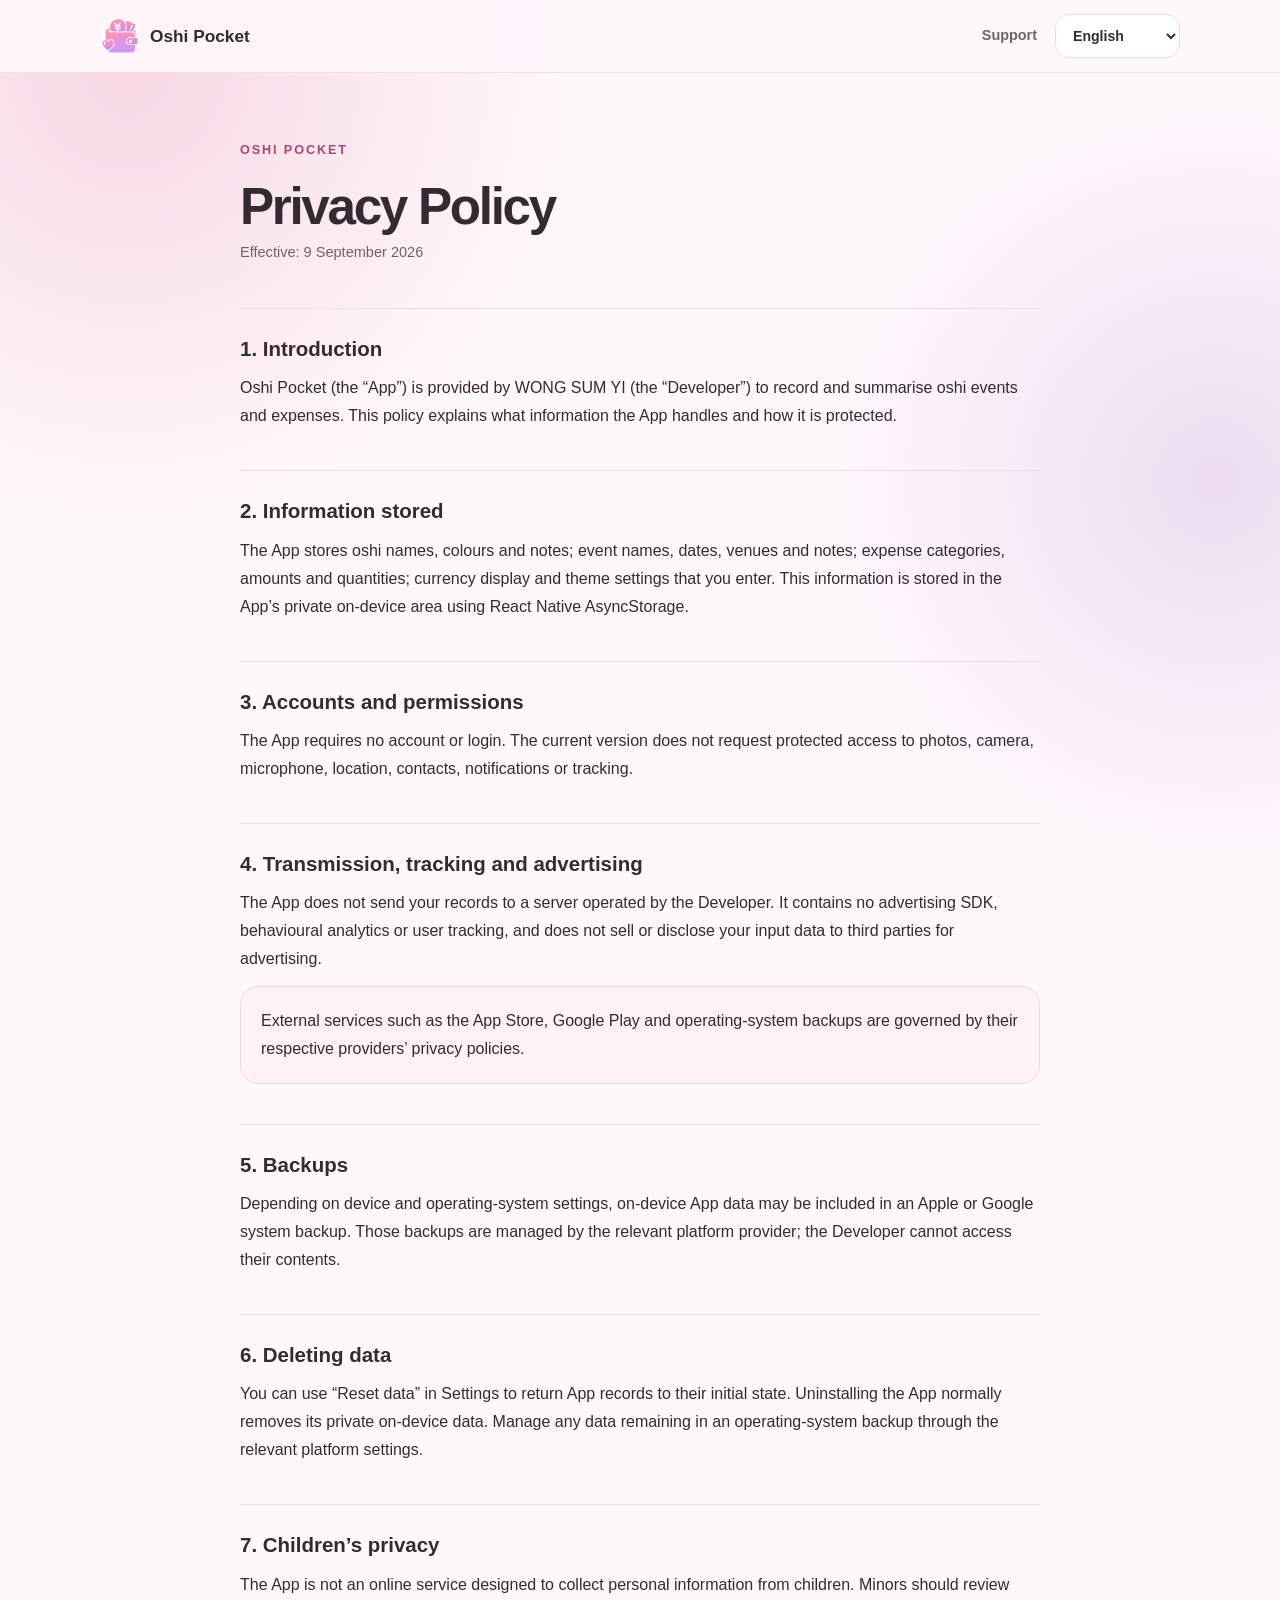
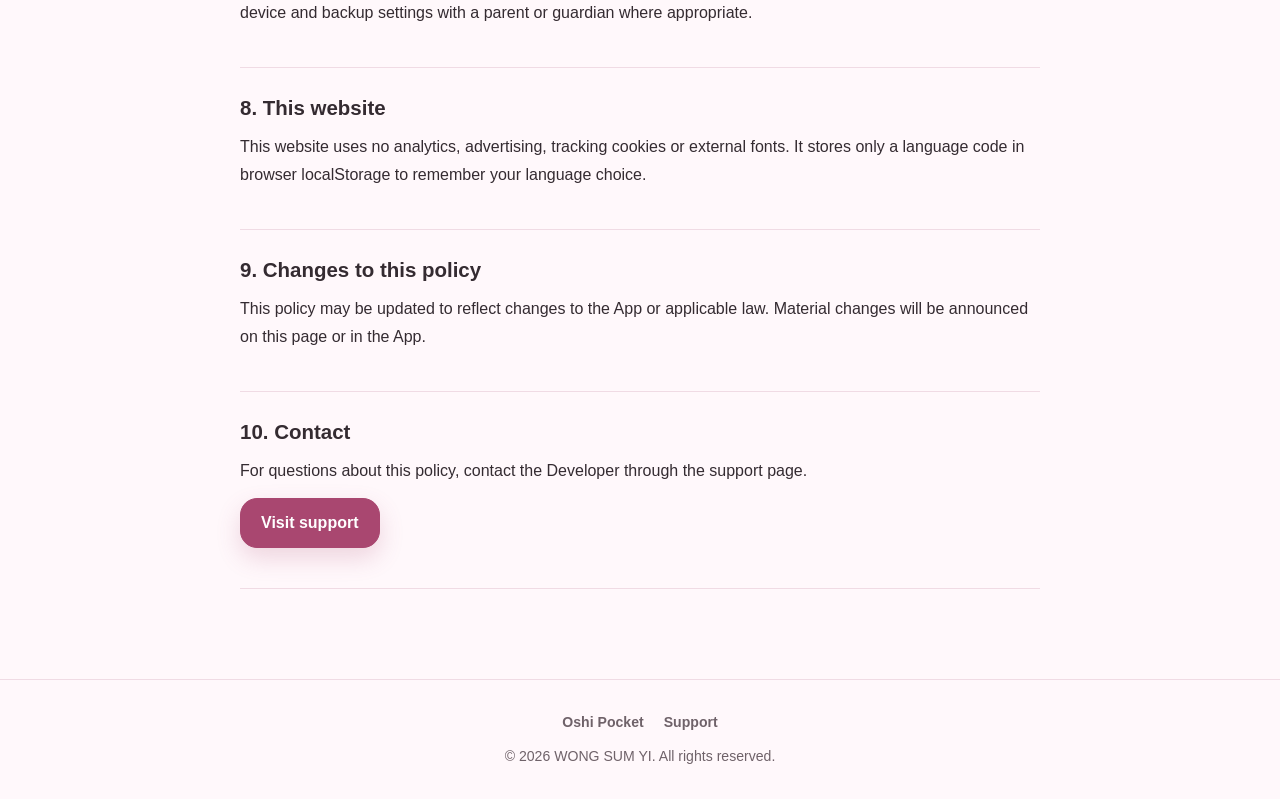
==== privacy.html @ 92d47d34 "Publish Oshi Pocket privacy and support site" ====
<!doctype html>
<html lang="ja" data-language="ja">
<head>
  <meta charset="utf-8"><meta name="viewport" content="width=device-width, initial-scale=1, viewport-fit=cover"><meta name="theme-color" content="#fff8fb">
  <title data-page-title-ja="プライバシーポリシー | Oshi Pocket" data-page-title-zh-hk="私隱政策 | Oshi Pocket" data-page-title-en="Privacy Policy | Oshi Pocket">プライバシーポリシー | Oshi Pocket</title>
  <link rel="stylesheet" href="styles.css"><script defer src="site.js"></script>
</head>
<body>
  <header class="site-header"><nav class="nav" aria-label="Primary navigation"><a class="brand" href="index.html"><img class="brand-logo" src="app-icon.png" alt=""> Oshi Pocket</a><div class="nav-actions"><a class="nav-link" href="support.html"><span data-lang="ja">サポート</span><span data-lang="zh-hk">支援</span><span data-lang="en">Support</span></a><select class="lang-select" data-language-select aria-label="Language"><option value="ja">日本語</option><option value="zh-hk">繁體中文</option><option value="en">English</option></select></div></nav></header>
  <main class="document">
    <div data-lang="ja">
      <header class="document-header"><p class="eyebrow">Oshi Pocket</p><h1>プライバシーポリシー</h1><p class="updated">制定日：2026年9月9日</p></header>
      <section><h2>1. はじめに</h2><p>Oshi Pocket（以下「本アプリ」）は、WONG SUM YI（以下「開発者」）が提供する、推し活の現場と支出を記録・集計するアプリです。本ポリシーは、本アプリが取り扱う情報とその保護方法を説明します。</p></section>
      <section><h2>2. 保存される情報</h2><p>ユーザーが入力した推しの名前・カラー・メモ、現場名・日付・会場・メモ、支出のカテゴリ・金額・枚数、通貨表示、テーマ設定を保存します。これらは React Native AsyncStorage を使用して本アプリ専用の端末内領域へ保存されます。</p></section>
      <section><h2>3. アカウントと権限</h2><p>本アプリはアカウント登録やログインを必要としません。現在のバージョンは、写真、カメラ、マイク、位置情報、連絡先、通知、トラッキングなどの保護対象権限を要求しません。</p></section>
      <section><h2>4. 外部送信・追跡・広告</h2><p>本アプリは、ユーザーが入力した記録を開発者のサーバーへ送信しません。広告 SDK、行動分析、ユーザー追跡を使用せず、入力データを販売または広告目的で第三者へ提供しません。</p><p class="notice">App Store、Google Play、OS のバックアップなど、本アプリ外のサービスには各事業者のプライバシーポリシーが適用されます。</p></section>
      <section><h2>5. バックアップ</h2><p>端末やOSの設定によって、本アプリの端末内データが Apple または Google のシステムバックアップに含まれる場合があります。バックアップは各プラットフォーム事業者が管理し、開発者はその内容へアクセスできません。</p></section>
      <section><h2>6. データの削除</h2><p>設定画面の「データをリセット」で本アプリ内の記録を初期状態へ戻せます。本アプリをアンインストールすると、通常は本アプリ専用の端末内データも削除されます。OSバックアップに残るデータは、各プラットフォームの設定から管理してください。</p></section>
      <section><h2>7. 子どものプライバシー</h2><p>本アプリは、子どもから個人情報を意図的に収集するオンラインサービスではありません。未成年の方は、必要に応じて保護者と端末やバックアップの設定をご確認ください。</p></section>
      <section><h2>8. 本ウェブサイト</h2><p>本ウェブサイトはアクセス解析、広告、トラッキング Cookie、外部フォントを使用しません。言語選択を保持するため、ブラウザのローカルストレージに言語コードのみを保存します。</p></section>
      <section><h2>9. ポリシーの変更</h2><p>機能や法令の変更に応じて本ポリシーを更新する場合があります。重要な変更は本ページまたは本アプリ内でお知らせします。</p></section>
      <section><h2>10. お問い合わせ</h2><p>本ポリシーに関するお問い合わせは、サポートページからご連絡ください。</p><p><a class="button" href="support.html">サポートページへ</a></p></section>
    </div>
    <div data-lang="zh-hk">
      <header class="document-header"><p class="eyebrow">Oshi Pocket</p><h1>私隱政策</h1><p class="updated">生效日期：2026年9月9日</p></header>
      <section><h2>1. 前言</h2><p>Oshi Pocket（下稱「本 App」）係由 WONG SUM YI（下稱「開發者」）提供，用作記錄同統計推活現場及開支。本政策說明本 App 處理嘅資料及保障方式。</p></section>
      <section><h2>2. 儲存嘅資料</h2><p>本 App 會保存你輸入嘅推し名稱、顏色及備註；現場名稱、日期、場地及備註；開支類別、金額及張數；貨幣顯示及主題設定。資料會透過 React Native AsyncStorage，儲存喺本 App 專用嘅裝置內空間。</p></section>
      <section><h2>3. 帳戶及權限</h2><p>本 App 毋須註冊帳戶或登入。目前版本唔會要求相片、相機、咪高峰、定位、聯絡人、通知或追蹤等受保護權限。</p></section>
      <section><h2>4. 對外傳送、追蹤及廣告</h2><p>本 App 唔會將你輸入嘅記錄傳送到開發者伺服器，亦冇使用廣告 SDK、行為分析或用戶追蹤。本 App 唔會出售資料，亦唔會為廣告用途向第三方提供資料。</p><p class="notice">App Store、Google Play、作業系統備份等 App 以外服務，受相關服務供應商各自嘅私隱政策約束。</p></section>
      <section><h2>5. 備份</h2><p>視乎裝置同作業系統設定，本 App 嘅本機資料可能會包括喺 Apple 或 Google 系統備份。備份由相關平台供應商管理，開發者無法存取備份內容。</p></section>
      <section><h2>6. 刪除資料</h2><p>你可以喺設定頁使用「重設資料」，將 App 內記錄還原至初始狀態。解除安裝本 App 後，專用裝置內資料一般亦會被刪除。仍然保留喺系統備份嘅資料，請透過相關平台設定管理。</p></section>
      <section><h2>7. 兒童私隱</h2><p>本 App 並非刻意收集兒童個人資料嘅網上服務。未成年使用者如有需要，應同家長或監護人一齊檢查裝置及備份設定。</p></section>
      <section><h2>8. 本網站</h2><p>本網站冇使用流量分析、廣告、追蹤 Cookie 或外部字體。為咗記住語言選擇，網站只會喺瀏覽器 localStorage 保存語言代碼。</p></section>
      <section><h2>9. 政策更新</h2><p>本政策可能因應功能或法例變更而更新。重要更改會透過本頁面或本 App 通知。</p></section>
      <section><h2>10. 聯絡我哋</h2><p>如對本政策有任何疑問，請透過支援頁面聯絡我哋。</p><p><a class="button" href="support.html">前往支援頁面</a></p></section>
    </div>
    <div data-lang="en">
      <header class="document-header"><p class="eyebrow">Oshi Pocket</p><h1>Privacy Policy</h1><p class="updated">Effective: 9 September 2026</p></header>
      <section><h2>1. Introduction</h2><p>Oshi Pocket (the “App”) is provided by WONG SUM YI (the “Developer”) to record and summarise oshi events and expenses. This policy explains what information the App handles and how it is protected.</p></section>
      <section><h2>2. Information stored</h2><p>The App stores oshi names, colours and notes; event names, dates, venues and notes; expense categories, amounts and quantities; currency display and theme settings that you enter. This information is stored in the App’s private on-device area using React Native AsyncStorage.</p></section>
      <section><h2>3. Accounts and permissions</h2><p>The App requires no account or login. The current version does not request protected access to photos, camera, microphone, location, contacts, notifications or tracking.</p></section>
      <section><h2>4. Transmission, tracking and advertising</h2><p>The App does not send your records to a server operated by the Developer. It contains no advertising SDK, behavioural analytics or user tracking, and does not sell or disclose your input data to third parties for advertising.</p><p class="notice">External services such as the App Store, Google Play and operating-system backups are governed by their respective providers’ privacy policies.</p></section>
      <section><h2>5. Backups</h2><p>Depending on device and operating-system settings, on-device App data may be included in an Apple or Google system backup. Those backups are managed by the relevant platform provider; the Developer cannot access their contents.</p></section>
      <section><h2>6. Deleting data</h2><p>You can use “Reset data” in Settings to return App records to their initial state. Uninstalling the App normally removes its private on-device data. Manage any data remaining in an operating-system backup through the relevant platform settings.</p></section>
      <section><h2>7. Children’s privacy</h2><p>The App is not an online service designed to collect personal information from children. Minors should review device and backup settings with a parent or guardian where appropriate.</p></section>
      <section><h2>8. This website</h2><p>This website uses no analytics, advertising, tracking cookies or external fonts. It stores only a language code in browser localStorage to remember your language choice.</p></section>
      <section><h2>9. Changes to this policy</h2><p>This policy may be updated to reflect changes to the App or applicable law. Material changes will be announced on this page or in the App.</p></section>
      <section><h2>10. Contact</h2><p>For questions about this policy, contact the Developer through the support page.</p><p><a class="button" href="support.html">Visit support</a></p></section>
    </div>
  </main>
  <footer class="site-footer"><div class="footer-links"><a href="index.html">Oshi Pocket</a><a href="support.html">Support</a></div><div>© 2026 WONG SUM YI. All rights reserved.</div></footer>
</body>
</html>
---- styles.css ----
:root {
  color-scheme: light;
  --bg: #fff8fb;
  --surface: #ffffff;
  --surface-soft: #fff2f7;
  --ink: #342b31;
  --muted: #6f6269;
  --line: #f0dbe4;
  --brand: #a94770;
  --brand-2: #8055a3;
  --shadow: 0 18px 50px rgba(82, 49, 70, 0.10);
}

* { box-sizing: border-box; }
html { scroll-behavior: smooth; }
body {
  margin: 0;
  min-height: 100vh;
  background: radial-gradient(circle at 10% 3%, rgba(232,154,183,.34), transparent 28rem), radial-gradient(circle at 95% 20%, rgba(185,138,215,.25), transparent 24rem), var(--bg);
  color: var(--ink);
  font-family: -apple-system, BlinkMacSystemFont, "Segoe UI", "Hiragino Kaku Gothic ProN", "Yu Gothic", "Noto Sans CJK TC", sans-serif;
  line-height: 1.75;
  -webkit-font-smoothing: antialiased;
}
a { color: inherit; }
button, a { -webkit-tap-highlight-color: transparent; }
.site-header { position: sticky; top: 0; z-index: 10; border-bottom: 1px solid rgba(240,219,228,.9); background: rgba(255,248,251,.9); backdrop-filter: blur(18px); }
.nav { width: min(1080px, calc(100% - 36px)); min-height: 72px; margin: 0 auto; display: flex; align-items: center; justify-content: space-between; gap: 16px; }
.brand { display: inline-flex; align-items: center; gap: 10px; color: var(--ink); text-decoration: none; font-size: 1.08rem; font-weight: 850; white-space: nowrap; }
.brand-logo { display: block; width: 40px; height: 40px; object-fit: contain; border-radius: 10px; }
.nav-actions { display: flex; align-items: center; gap: 8px; }
.nav-link { display: none; min-height: 44px; padding: 9px 10px; color: var(--muted); text-decoration: none; font-size: .9rem; font-weight: 750; }
.lang-select { min-height: 44px; padding: 0 34px 0 13px; border: 1px solid var(--line); border-radius: 14px; background: var(--surface); color: var(--ink); font: inherit; font-size: .88rem; font-weight: 750; }
main { width: min(1080px, calc(100% - 36px)); margin: 0 auto; }
.hero { padding: clamp(58px, 9vw, 108px) 0 50px; text-align: center; }
.hero-logo { display: block; width: clamp(112px, 25vw, 154px); height: auto; margin: 0 auto 22px; border-radius: 32px; box-shadow: 0 15px 34px rgba(169,71,112,.18); }
.eyebrow { margin: 0 0 10px; color: var(--brand); font-size: .79rem; font-weight: 850; letter-spacing: .15em; text-transform: uppercase; }
h1, h2, h3 { line-height: 1.28; }
h1 { margin: 0; font-size: clamp(2.3rem, 7vw, 4.5rem); letter-spacing: -.045em; }
.hero-copy { max-width: 660px; margin: 20px auto 0; color: var(--muted); font-size: clamp(1rem, 2.3vw, 1.16rem); }
.hero-actions { display: flex; flex-wrap: wrap; justify-content: center; gap: 12px; margin-top: 30px; }
.button { display: inline-flex; min-height: 50px; align-items: center; justify-content: center; padding: 0 20px; border: 1px solid var(--brand); border-radius: 17px; background: var(--brand); color: white; text-decoration: none; font-weight: 800; box-shadow: 0 10px 24px rgba(169,71,112,.2); }
.button.secondary { border-color: var(--line); background: var(--surface); color: var(--ink); box-shadow: none; }
.cards { display: grid; grid-template-columns: 1fr; gap: 16px; padding: 16px 0 80px; }
.card { padding: 27px; border: 1px solid var(--line); border-radius: 26px; background: rgba(255,255,255,.9); box-shadow: var(--shadow); }
.card-mark { display: grid; width: 48px; height: 48px; place-items: center; border-radius: 15px; background: var(--surface-soft); color: var(--brand-2); font-size: 1.05rem; font-weight: 900; }
.card h2 { margin: 18px 0 8px; font-size: 1.25rem; }
.card p { margin: 0; color: var(--muted); }
.card a { display: inline-block; margin-top: 18px; color: var(--brand); font-weight: 800; text-decoration: none; }
.document { max-width: 800px; margin: 0 auto; padding: 66px 0 90px; }
.document-header { padding-bottom: 30px; border-bottom: 1px solid var(--line); }
.document h1 { font-size: clamp(2rem, 6vw, 3.2rem); }
.updated { margin-top: 12px; color: var(--muted); font-size: .91rem; }
.document section { padding: 27px 0; border-bottom: 1px solid var(--line); }
.document h2 { margin: 0 0 12px; font-size: 1.28rem; }
.document p { margin: 0 0 13px; }
.document ul { margin: 10px 0 0; padding-left: 1.35rem; }
.document li + li { margin-top: 7px; }
.notice { padding: 20px; border: 1px solid #ead7e1; border-radius: 19px; background: var(--surface-soft); }
.contact-box { margin-top: 18px; padding: 22px; border-radius: 20px; background: var(--brand-2); color: white; }
.contact-box a { color: white; font-weight: 800; }
.faq details { padding: 17px 0; border-bottom: 1px solid var(--line); }
.faq summary { cursor: pointer; font-weight: 800; }
.faq details p { margin: 10px 0 0; color: var(--muted); }
.site-footer { padding: 30px 18px calc(30px + env(safe-area-inset-bottom)); border-top: 1px solid var(--line); color: var(--muted); text-align: center; font-size: .88rem; }
.footer-links { display: flex; justify-content: center; flex-wrap: wrap; gap: 20px; margin-bottom: 9px; }
.footer-links a { text-decoration: none; font-weight: 700; }
[data-lang] { display: none; }
html[data-language="ja"] [data-lang="ja"], html[data-language="zh-hk"] [data-lang="zh-hk"], html[data-language="en"] [data-lang="en"] { display: revert; }
:focus-visible { outline: 3px solid rgba(128,85,163,.5); outline-offset: 3px; }
@media (min-width: 700px) { .nav-link { display: inline-flex; align-items: center; } .cards { grid-template-columns: repeat(3,1fr); } }
@media (prefers-reduced-motion: reduce) { html { scroll-behavior: auto; } *,*::before,*::after { animation-duration: .01ms !important; transition-duration: .01ms !important; } }
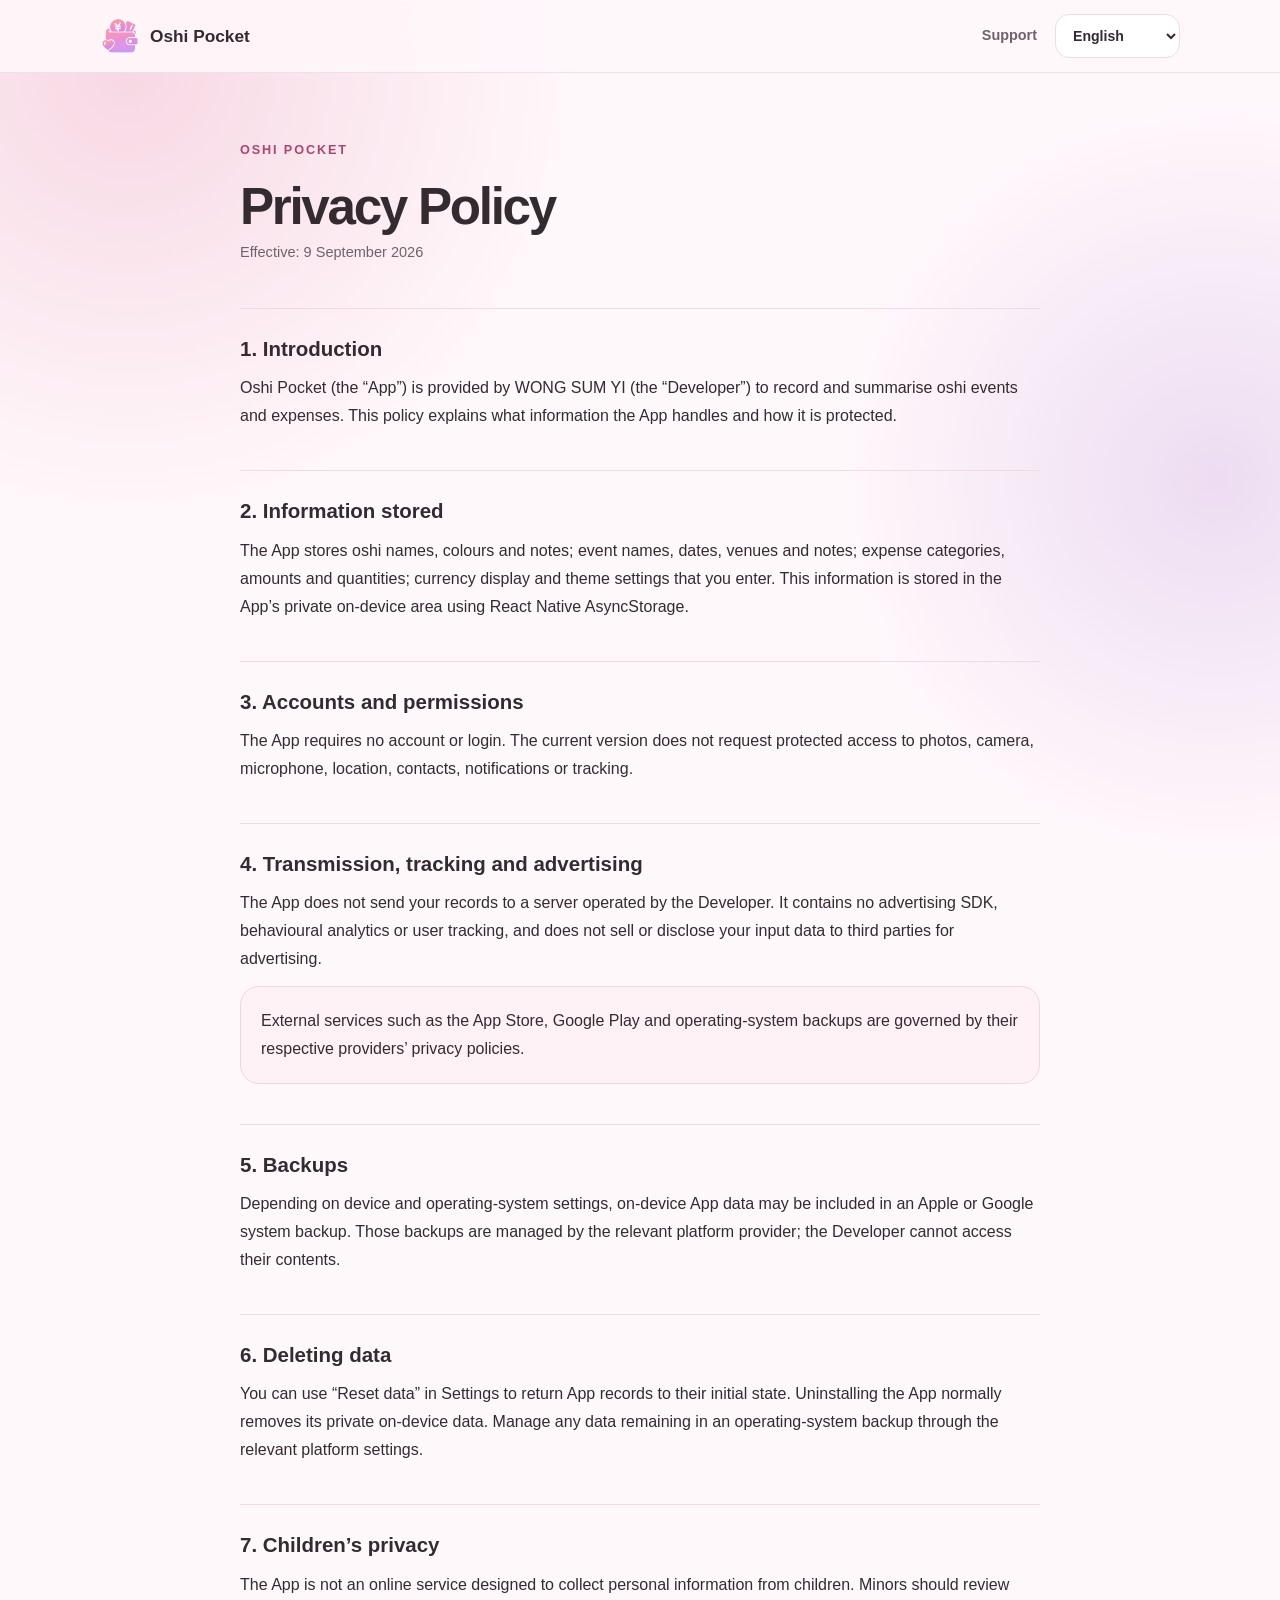
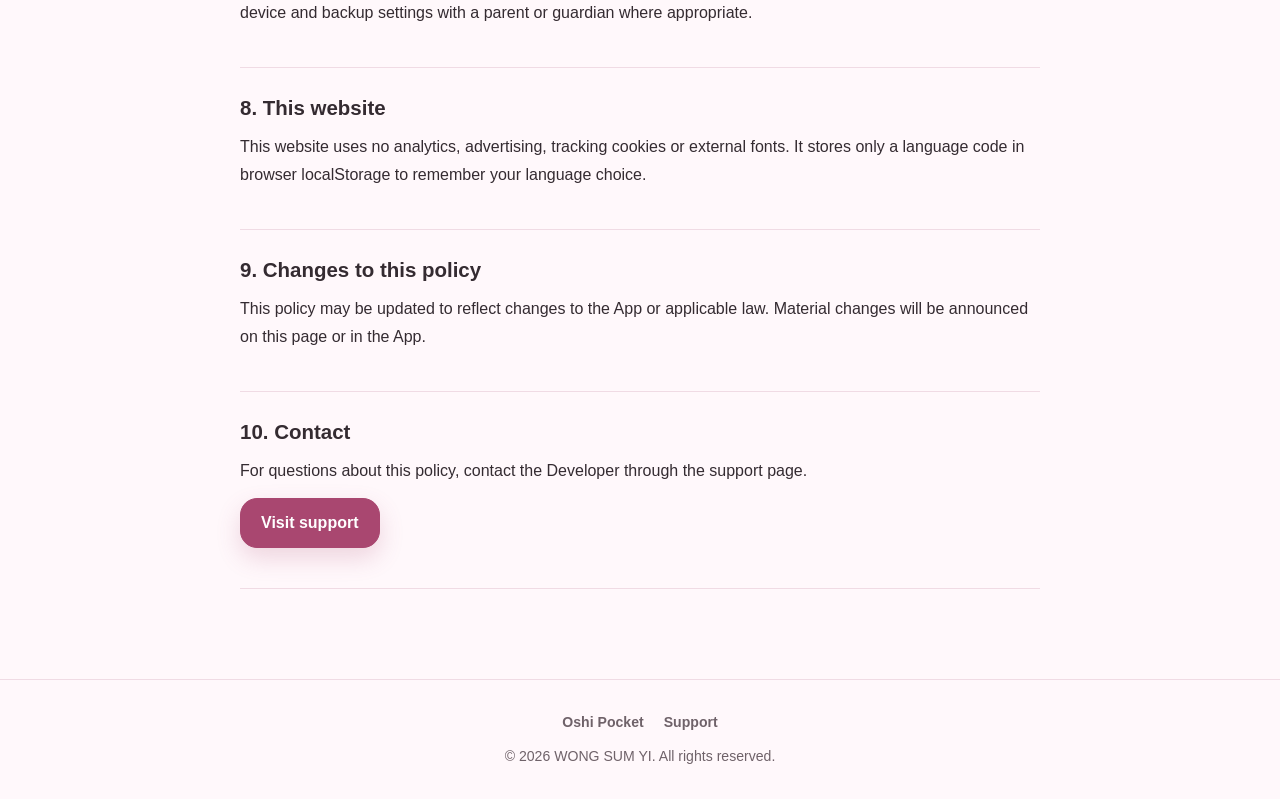
==== commit ebbbe80b: "Use formal written Chinese in privacy policy" ====
--- a/privacy.html
+++ b/privacy.html
@@ -23,16 +23,16 @@
     </div>
     <div data-lang="zh-hk">
       <header class="document-header"><p class="eyebrow">Oshi Pocket</p><h1>私隱政策</h1><p class="updated">生效日期：2026年9月9日</p></header>
-      <section><h2>1. 前言</h2><p>Oshi Pocket（下稱「本 App」）係由 WONG SUM YI（下稱「開發者」）提供，用作記錄同統計推活現場及開支。本政策說明本 App 處理嘅資料及保障方式。</p></section>
-      <section><h2>2. 儲存嘅資料</h2><p>本 App 會保存你輸入嘅推し名稱、顏色及備註；現場名稱、日期、場地及備註；開支類別、金額及張數；貨幣顯示及主題設定。資料會透過 React Native AsyncStorage，儲存喺本 App 專用嘅裝置內空間。</p></section>
-      <section><h2>3. 帳戶及權限</h2><p>本 App 毋須註冊帳戶或登入。目前版本唔會要求相片、相機、咪高峰、定位、聯絡人、通知或追蹤等受保護權限。</p></section>
-      <section><h2>4. 對外傳送、追蹤及廣告</h2><p>本 App 唔會將你輸入嘅記錄傳送到開發者伺服器，亦冇使用廣告 SDK、行為分析或用戶追蹤。本 App 唔會出售資料，亦唔會為廣告用途向第三方提供資料。</p><p class="notice">App Store、Google Play、作業系統備份等 App 以外服務，受相關服務供應商各自嘅私隱政策約束。</p></section>
-      <section><h2>5. 備份</h2><p>視乎裝置同作業系統設定，本 App 嘅本機資料可能會包括喺 Apple 或 Google 系統備份。備份由相關平台供應商管理，開發者無法存取備份內容。</p></section>
-      <section><h2>6. 刪除資料</h2><p>你可以喺設定頁使用「重設資料」，將 App 內記錄還原至初始狀態。解除安裝本 App 後，專用裝置內資料一般亦會被刪除。仍然保留喺系統備份嘅資料，請透過相關平台設定管理。</p></section>
-      <section><h2>7. 兒童私隱</h2><p>本 App 並非刻意收集兒童個人資料嘅網上服務。未成年使用者如有需要，應同家長或監護人一齊檢查裝置及備份設定。</p></section>
-      <section><h2>8. 本網站</h2><p>本網站冇使用流量分析、廣告、追蹤 Cookie 或外部字體。為咗記住語言選擇，網站只會喺瀏覽器 localStorage 保存語言代碼。</p></section>
-      <section><h2>9. 政策更新</h2><p>本政策可能因應功能或法例變更而更新。重要更改會透過本頁面或本 App 通知。</p></section>
-      <section><h2>10. 聯絡我哋</h2><p>如對本政策有任何疑問，請透過支援頁面聯絡我哋。</p><p><a class="button" href="support.html">前往支援頁面</a></p></section>
+      <section><h2>1. 前言</h2><p>Oshi Pocket（下稱「本應用程式」）是由 WONG SUM YI（下稱「開發者」）提供，用於記錄及統計推活現場與開支。本政策說明本應用程式所處理的資料及其保障方式。</p></section>
+      <section><h2>2. 儲存的資料</h2><p>本應用程式會保存您輸入的推し名稱、顏色及備註；現場名稱、日期、場地及備註；開支類別、金額及張數；貨幣顯示及主題設定。資料會透過 React Native AsyncStorage，儲存在本應用程式專用的裝置內空間。</p></section>
+      <section><h2>3. 帳戶及權限</h2><p>本應用程式毋須註冊帳戶或登入。目前版本不會要求相片、相機、麥克風、定位、聯絡人、通知或追蹤等受保護權限。</p></section>
+      <section><h2>4. 對外傳送、追蹤及廣告</h2><p>本應用程式不會將您輸入的記錄傳送至開發者的伺服器，亦沒有使用廣告 SDK、行為分析或使用者追蹤。本應用程式不會出售資料，亦不會為廣告用途向第三方提供資料。</p><p class="notice">App Store、Google Play、作業系統備份等本應用程式以外的服務，均受相關服務供應商各自的私隱政策約束。</p></section>
+      <section><h2>5. 備份</h2><p>視乎裝置及作業系統設定，本應用程式的本機資料可能會包含在 Apple 或 Google 的系統備份內。備份由相關平台供應商管理，開發者無法存取備份內容。</p></section>
+      <section><h2>6. 刪除資料</h2><p>您可以在設定頁使用「重設資料」，將應用程式內的記錄還原至初始狀態。解除安裝本應用程式後，其專用裝置內資料一般亦會被刪除。若資料仍保留在系統備份內，請透過相關平台的設定進行管理。</p></section>
+      <section><h2>7. 兒童私隱</h2><p>本應用程式並非以收集兒童個人資料為目的的網上服務。未成年使用者如有需要，應與家長或監護人一同檢查裝置及備份設定。</p></section>
+      <section><h2>8. 本網站</h2><p>本網站沒有使用流量分析、廣告、追蹤 Cookie 或外部字體。為記錄語言選擇，網站只會在瀏覽器的 localStorage 內保存語言代碼。</p></section>
+      <section><h2>9. 政策更新</h2><p>本政策可能因應功能或法例變更而更新。如有重要更改，我們會透過本頁面或本應用程式作出通知。</p></section>
+      <section><h2>10. 聯絡我們</h2><p>如對本政策有任何疑問，請透過支援頁面聯絡我們。</p><p><a class="button" href="support.html">前往支援頁面</a></p></section>
     </div>
     <div data-lang="en">
       <header class="document-header"><p class="eyebrow">Oshi Pocket</p><h1>Privacy Policy</h1><p class="updated">Effective: 9 September 2026</p></header>
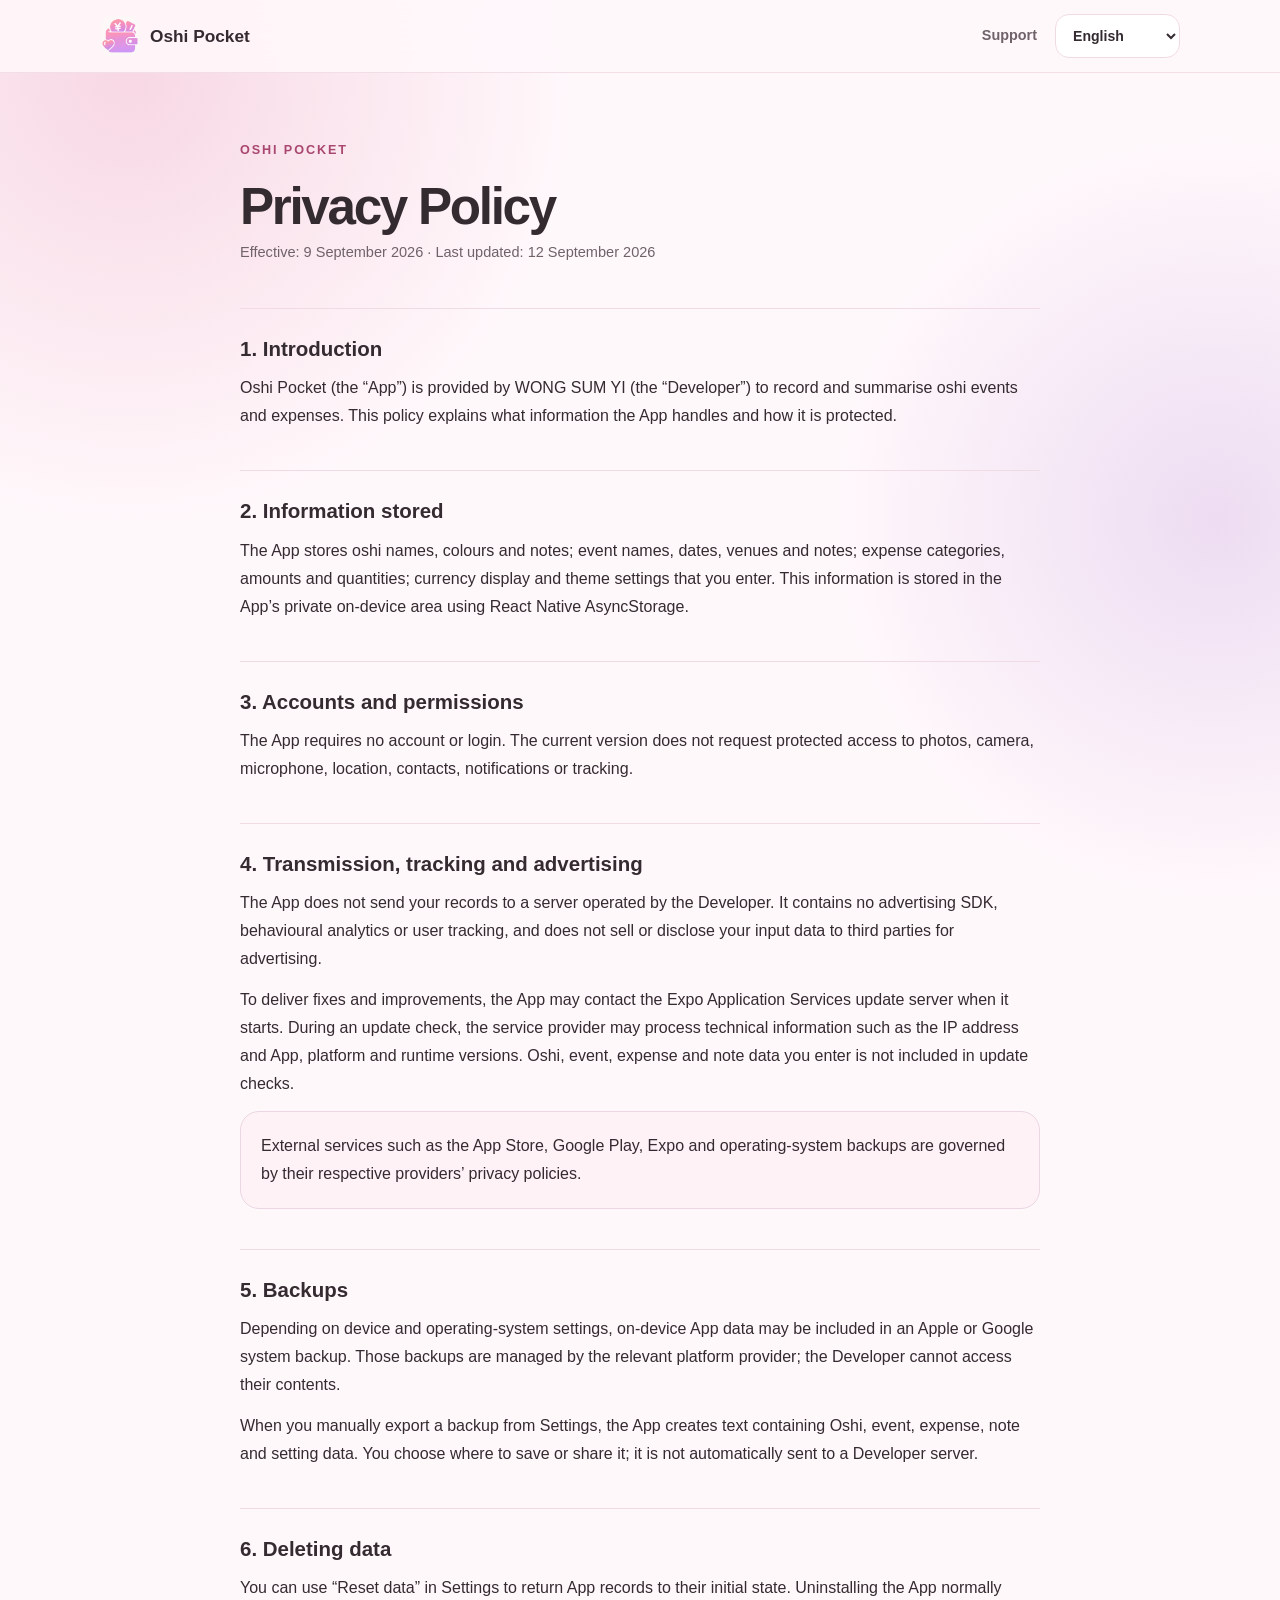
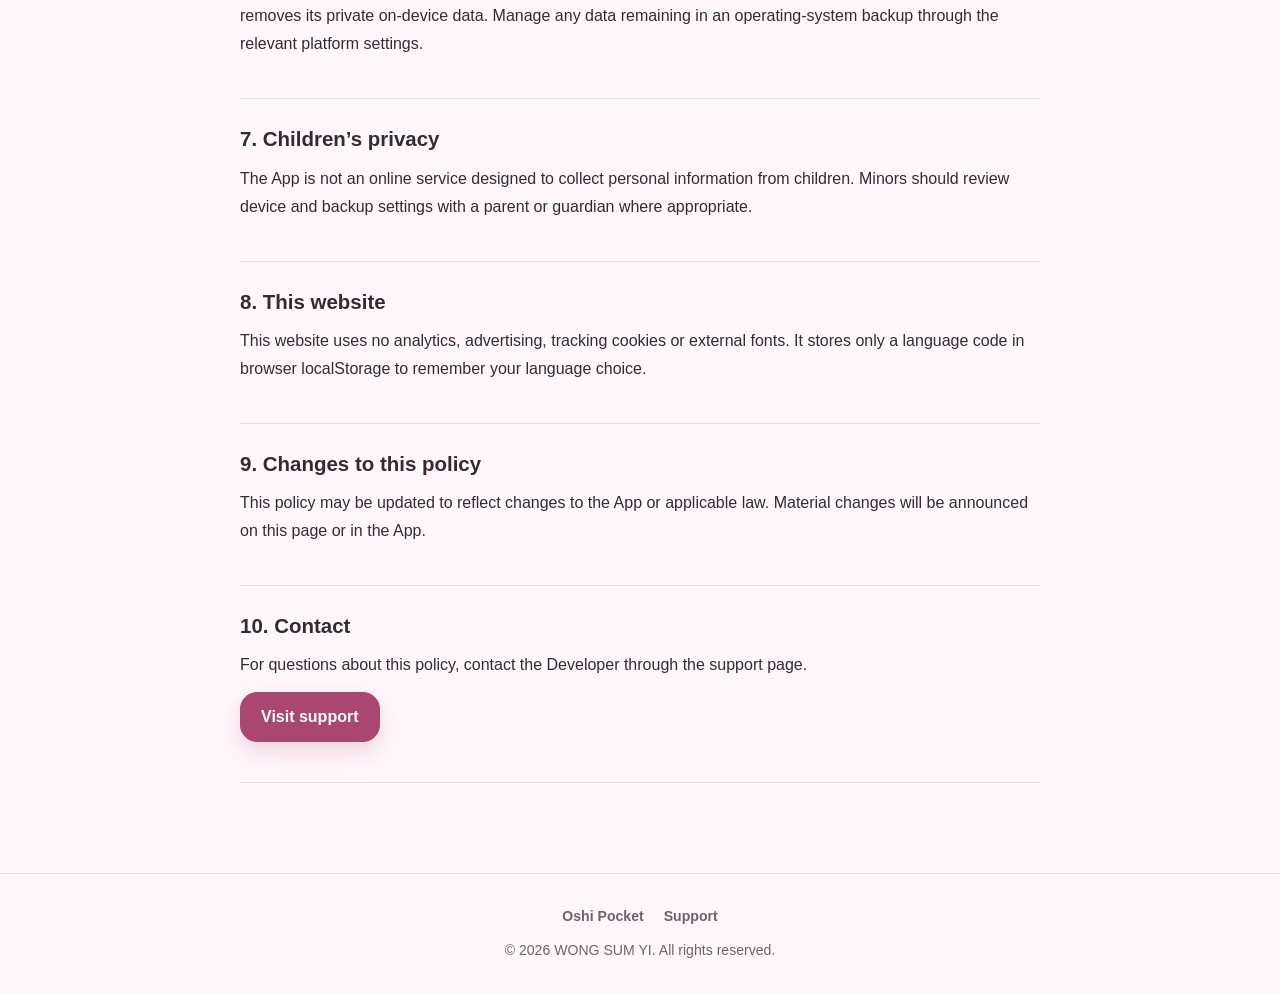
==== commit ca41154c: "Document OTA updates and manual backups" ====
--- a/privacy.html
+++ b/privacy.html
@@ -9,12 +9,12 @@
   <header class="site-header"><nav class="nav" aria-label="Primary navigation"><a class="brand" href="index.html"><img class="brand-logo" src="app-icon.png" alt=""> Oshi Pocket</a><div class="nav-actions"><a class="nav-link" href="support.html"><span data-lang="ja">サポート</span><span data-lang="zh-hk">支援</span><span data-lang="en">Support</span></a><select class="lang-select" data-language-select aria-label="Language"><option value="ja">日本語</option><option value="zh-hk">繁體中文</option><option value="en">English</option></select></div></nav></header>
   <main class="document">
     <div data-lang="ja">
-      <header class="document-header"><p class="eyebrow">Oshi Pocket</p><h1>プライバシーポリシー</h1><p class="updated">制定日：2026年9月9日</p></header>
+      <header class="document-header"><p class="eyebrow">Oshi Pocket</p><h1>プライバシーポリシー</h1><p class="updated">制定日：2026年9月9日　最終更新：2026年9月12日</p></header>
       <section><h2>1. はじめに</h2><p>Oshi Pocket（以下「本アプリ」）は、WONG SUM YI（以下「開発者」）が提供する、推し活の現場と支出を記録・集計するアプリです。本ポリシーは、本アプリが取り扱う情報とその保護方法を説明します。</p></section>
       <section><h2>2. 保存される情報</h2><p>ユーザーが入力した推しの名前・カラー・メモ、現場名・日付・会場・メモ、支出のカテゴリ・金額・枚数、通貨表示、テーマ設定を保存します。これらは React Native AsyncStorage を使用して本アプリ専用の端末内領域へ保存されます。</p></section>
       <section><h2>3. アカウントと権限</h2><p>本アプリはアカウント登録やログインを必要としません。現在のバージョンは、写真、カメラ、マイク、位置情報、連絡先、通知、トラッキングなどの保護対象権限を要求しません。</p></section>
-      <section><h2>4. 外部送信・追跡・広告</h2><p>本アプリは、ユーザーが入力した記録を開発者のサーバーへ送信しません。広告 SDK、行動分析、ユーザー追跡を使用せず、入力データを販売または広告目的で第三者へ提供しません。</p><p class="notice">App Store、Google Play、OS のバックアップなど、本アプリ外のサービスには各事業者のプライバシーポリシーが適用されます。</p></section>
-      <section><h2>5. バックアップ</h2><p>端末やOSの設定によって、本アプリの端末内データが Apple または Google のシステムバックアップに含まれる場合があります。バックアップは各プラットフォーム事業者が管理し、開発者はその内容へアクセスできません。</p></section>
+      <section><h2>4. 外部送信・追跡・広告</h2><p>本アプリは、ユーザーが入力した記録を開発者のサーバーへ送信しません。広告 SDK、行動分析、ユーザー追跡を使用せず、入力データを販売または広告目的で第三者へ提供しません。</p><p>不具合修正及び改善を配信するため、本アプリは起動時に Expo Application Services の更新配信サーバーへ接続する場合があります。更新確認の通信では、IPアドレス並びにアプリ、プラットフォーム及びランタイムのバージョン等の技術情報がサービス提供者により処理される場合がありますが、ユーザーが入力した推し、現場、支出及びメモは送信されません。</p><p class="notice">App Store、Google Play、Expo、OS のバックアップなど、本アプリ外のサービスには各事業者のプライバシーポリシーが適用されます。</p></section>
+      <section><h2>5. バックアップ</h2><p>端末やOSの設定によって、本アプリの端末内データが Apple または Google のシステムバックアップに含まれる場合があります。バックアップは各プラットフォーム事業者が管理し、開発者はその内容へアクセスできません。</p><p>設定画面から手動バックアップを書き出す場合、推し、現場、支出、メモ及び設定を含むテキストが作成されます。保存先又は共有先はユーザーが選択し、開発者のサーバーへ自動送信されません。</p></section>
       <section><h2>6. データの削除</h2><p>設定画面の「データをリセット」で本アプリ内の記録を初期状態へ戻せます。本アプリをアンインストールすると、通常は本アプリ専用の端末内データも削除されます。OSバックアップに残るデータは、各プラットフォームの設定から管理してください。</p></section>
       <section><h2>7. 子どものプライバシー</h2><p>本アプリは、子どもから個人情報を意図的に収集するオンラインサービスではありません。未成年の方は、必要に応じて保護者と端末やバックアップの設定をご確認ください。</p></section>
       <section><h2>8. 本ウェブサイト</h2><p>本ウェブサイトはアクセス解析、広告、トラッキング Cookie、外部フォントを使用しません。言語選択を保持するため、ブラウザのローカルストレージに言語コードのみを保存します。</p></section>
@@ -22,12 +22,12 @@
       <section><h2>10. お問い合わせ</h2><p>本ポリシーに関するお問い合わせは、サポートページからご連絡ください。</p><p><a class="button" href="support.html">サポートページへ</a></p></section>
     </div>
     <div data-lang="zh-hk">
-      <header class="document-header"><p class="eyebrow">Oshi Pocket</p><h1>私隱政策</h1><p class="updated">生效日期：2026年9月9日</p></header>
+      <header class="document-header"><p class="eyebrow">Oshi Pocket</p><h1>私隱政策</h1><p class="updated">生效日期：2026年9月9日　最後更新：2026年9月12日</p></header>
       <section><h2>1. 前言</h2><p>Oshi Pocket（下稱「本應用程式」）是由 WONG SUM YI（下稱「開發者」）提供，用於記錄及統計推活現場與開支。本政策說明本應用程式所處理的資料及其保障方式。</p></section>
       <section><h2>2. 儲存的資料</h2><p>本應用程式會保存您輸入的推し名稱、顏色及備註；現場名稱、日期、場地及備註；開支類別、金額及張數；貨幣顯示及主題設定。資料會透過 React Native AsyncStorage，儲存在本應用程式專用的裝置內空間。</p></section>
       <section><h2>3. 帳戶及權限</h2><p>本應用程式毋須註冊帳戶或登入。目前版本不會要求相片、相機、麥克風、定位、聯絡人、通知或追蹤等受保護權限。</p></section>
-      <section><h2>4. 對外傳送、追蹤及廣告</h2><p>本應用程式不會將您輸入的記錄傳送至開發者的伺服器，亦沒有使用廣告 SDK、行為分析或使用者追蹤。本應用程式不會出售資料，亦不會為廣告用途向第三方提供資料。</p><p class="notice">App Store、Google Play、作業系統備份等本應用程式以外的服務，均受相關服務供應商各自的私隱政策約束。</p></section>
-      <section><h2>5. 備份</h2><p>視乎裝置及作業系統設定，本應用程式的本機資料可能會包含在 Apple 或 Google 的系統備份內。備份由相關平台供應商管理，開發者無法存取備份內容。</p></section>
+      <section><h2>4. 對外傳送、追蹤及廣告</h2><p>本應用程式不會將您輸入的記錄傳送至開發者的伺服器，亦不會使用廣告 SDK、行為分析或使用者追蹤。本應用程式不會出售資料，亦不會為廣告用途向第三方提供資料。</p><p>為提供錯誤修正及功能改善，本應用程式可能會在啟動時連接 Expo Application Services 的更新伺服器。進行更新檢查時，服務供應商可能會處理 IP 位址，以及應用程式、平台及執行環境版本等技術資料；您輸入的推し、現場、開支及備註不會包含在更新檢查資料內。</p><p class="notice">App Store、Google Play、Expo及作業系統備份等本應用程式以外的服務，均受相關服務供應商各自的私隱政策約束。</p></section>
+      <section><h2>5. 備份</h2><p>視乎裝置及作業系統設定，本應用程式的本機資料可能會包含在 Apple 或 Google 的系統備份內。備份由相關平台供應商管理，開發者無法存取備份內容。</p><p>當您從設定頁手動匯出備份時，本應用程式會建立包含推し、現場、開支、備註及設定的文字資料。儲存或分享目的地由您自行選擇，資料不會自動傳送至開發者的伺服器。</p></section>
       <section><h2>6. 刪除資料</h2><p>您可以在設定頁使用「重設資料」，將應用程式內的記錄還原至初始狀態。解除安裝本應用程式後，其專用裝置內資料一般亦會被刪除。若資料仍保留在系統備份內，請透過相關平台的設定進行管理。</p></section>
       <section><h2>7. 兒童私隱</h2><p>本應用程式並非以收集兒童個人資料為目的的網上服務。未成年使用者如有需要，應與家長或監護人一同檢查裝置及備份設定。</p></section>
       <section><h2>8. 本網站</h2><p>本網站沒有使用流量分析、廣告、追蹤 Cookie 或外部字體。為記錄語言選擇，網站只會在瀏覽器的 localStorage 內保存語言代碼。</p></section>
@@ -35,12 +35,12 @@
       <section><h2>10. 聯絡我們</h2><p>如對本政策有任何疑問，請透過支援頁面聯絡我們。</p><p><a class="button" href="support.html">前往支援頁面</a></p></section>
     </div>
     <div data-lang="en">
-      <header class="document-header"><p class="eyebrow">Oshi Pocket</p><h1>Privacy Policy</h1><p class="updated">Effective: 9 September 2026</p></header>
+      <header class="document-header"><p class="eyebrow">Oshi Pocket</p><h1>Privacy Policy</h1><p class="updated">Effective: 9 September 2026 · Last updated: 12 September 2026</p></header>
       <section><h2>1. Introduction</h2><p>Oshi Pocket (the “App”) is provided by WONG SUM YI (the “Developer”) to record and summarise oshi events and expenses. This policy explains what information the App handles and how it is protected.</p></section>
       <section><h2>2. Information stored</h2><p>The App stores oshi names, colours and notes; event names, dates, venues and notes; expense categories, amounts and quantities; currency display and theme settings that you enter. This information is stored in the App’s private on-device area using React Native AsyncStorage.</p></section>
       <section><h2>3. Accounts and permissions</h2><p>The App requires no account or login. The current version does not request protected access to photos, camera, microphone, location, contacts, notifications or tracking.</p></section>
-      <section><h2>4. Transmission, tracking and advertising</h2><p>The App does not send your records to a server operated by the Developer. It contains no advertising SDK, behavioural analytics or user tracking, and does not sell or disclose your input data to third parties for advertising.</p><p class="notice">External services such as the App Store, Google Play and operating-system backups are governed by their respective providers’ privacy policies.</p></section>
-      <section><h2>5. Backups</h2><p>Depending on device and operating-system settings, on-device App data may be included in an Apple or Google system backup. Those backups are managed by the relevant platform provider; the Developer cannot access their contents.</p></section>
+      <section><h2>4. Transmission, tracking and advertising</h2><p>The App does not send your records to a server operated by the Developer. It contains no advertising SDK, behavioural analytics or user tracking, and does not sell or disclose your input data to third parties for advertising.</p><p>To deliver fixes and improvements, the App may contact the Expo Application Services update server when it starts. During an update check, the service provider may process technical information such as the IP address and App, platform and runtime versions. Oshi, event, expense and note data you enter is not included in update checks.</p><p class="notice">External services such as the App Store, Google Play, Expo and operating-system backups are governed by their respective providers’ privacy policies.</p></section>
+      <section><h2>5. Backups</h2><p>Depending on device and operating-system settings, on-device App data may be included in an Apple or Google system backup. Those backups are managed by the relevant platform provider; the Developer cannot access their contents.</p><p>When you manually export a backup from Settings, the App creates text containing Oshi, event, expense, note and setting data. You choose where to save or share it; it is not automatically sent to a Developer server.</p></section>
       <section><h2>6. Deleting data</h2><p>You can use “Reset data” in Settings to return App records to their initial state. Uninstalling the App normally removes its private on-device data. Manage any data remaining in an operating-system backup through the relevant platform settings.</p></section>
       <section><h2>7. Children’s privacy</h2><p>The App is not an online service designed to collect personal information from children. Minors should review device and backup settings with a parent or guardian where appropriate.</p></section>
       <section><h2>8. This website</h2><p>This website uses no analytics, advertising, tracking cookies or external fonts. It stores only a language code in browser localStorage to remember your language choice.</p></section>
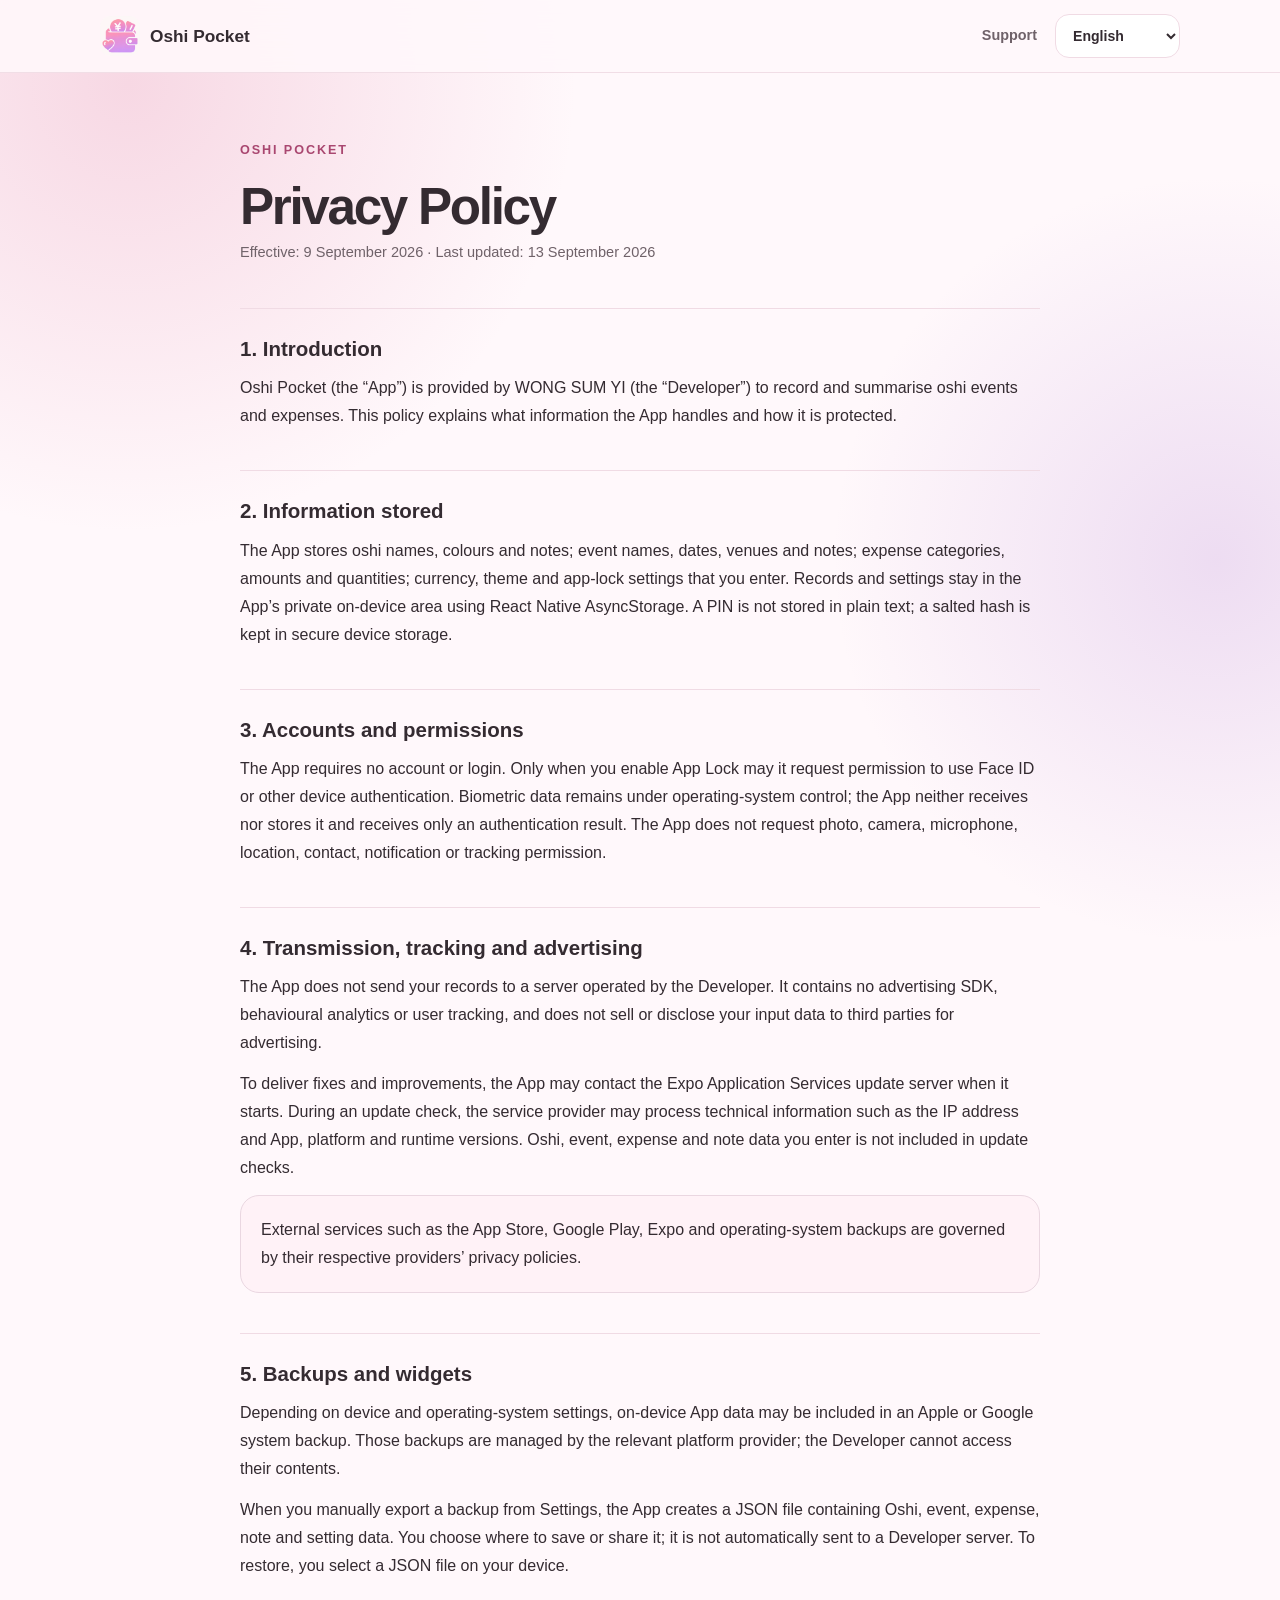
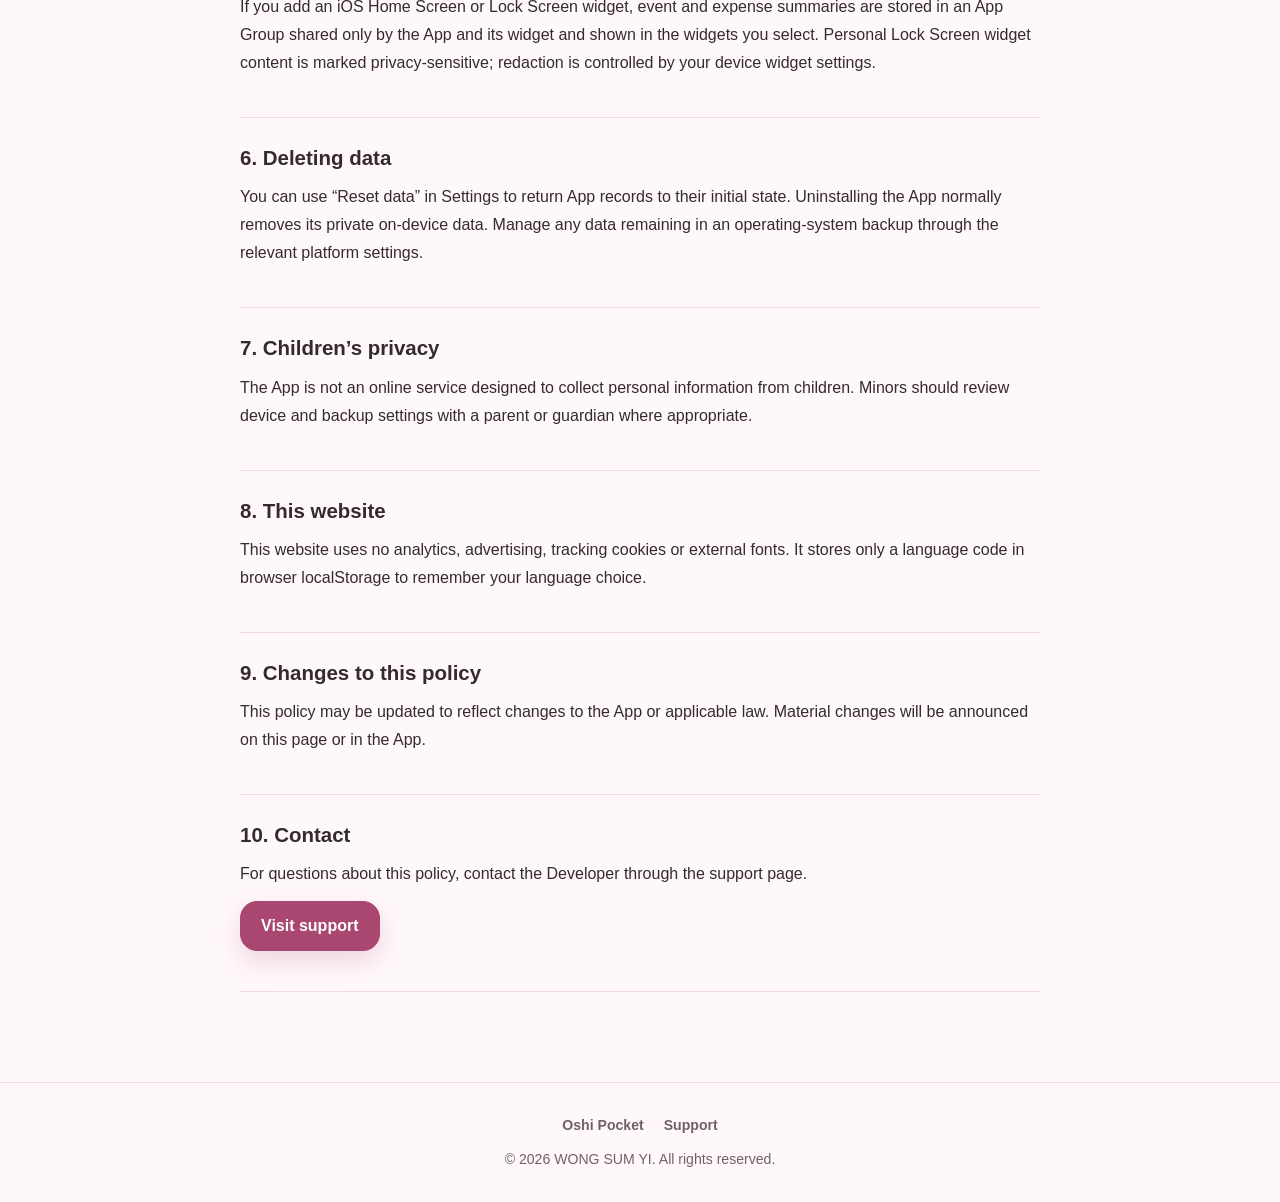
==== commit 592c6341: "Document app lock widgets and JSON backups" ====
--- a/privacy.html
+++ b/privacy.html
@@ -9,12 +9,12 @@
   <header class="site-header"><nav class="nav" aria-label="Primary navigation"><a class="brand" href="index.html"><img class="brand-logo" src="app-icon.png" alt=""> Oshi Pocket</a><div class="nav-actions"><a class="nav-link" href="support.html"><span data-lang="ja">サポート</span><span data-lang="zh-hk">支援</span><span data-lang="en">Support</span></a><select class="lang-select" data-language-select aria-label="Language"><option value="ja">日本語</option><option value="zh-hk">繁體中文</option><option value="en">English</option></select></div></nav></header>
   <main class="document">
     <div data-lang="ja">
-      <header class="document-header"><p class="eyebrow">Oshi Pocket</p><h1>プライバシーポリシー</h1><p class="updated">制定日：2026年9月9日　最終更新：2026年9月12日</p></header>
+      <header class="document-header"><p class="eyebrow">Oshi Pocket</p><h1>プライバシーポリシー</h1><p class="updated">制定日：2026年9月9日　最終更新：2026年9月13日</p></header>
       <section><h2>1. はじめに</h2><p>Oshi Pocket（以下「本アプリ」）は、WONG SUM YI（以下「開発者」）が提供する、推し活の現場と支出を記録・集計するアプリです。本ポリシーは、本アプリが取り扱う情報とその保護方法を説明します。</p></section>
-      <section><h2>2. 保存される情報</h2><p>ユーザーが入力した推しの名前・カラー・メモ、現場名・日付・会場・メモ、支出のカテゴリ・金額・枚数、通貨表示、テーマ設定を保存します。これらは React Native AsyncStorage を使用して本アプリ専用の端末内領域へ保存されます。</p></section>
-      <section><h2>3. アカウントと権限</h2><p>本アプリはアカウント登録やログインを必要としません。現在のバージョンは、写真、カメラ、マイク、位置情報、連絡先、通知、トラッキングなどの保護対象権限を要求しません。</p></section>
+      <section><h2>2. 保存される情報</h2><p>ユーザーが入力した推しの名前・カラー・メモ、現場名・日付・会場・メモ、支出のカテゴリ・金額・枚数、通貨表示、テーマ設定、アプリロック設定を保存します。記録と設定は React Native AsyncStorage を使用して本アプリ専用の端末内領域へ保存されます。PIN はそのまま保存せず、ソルト付きハッシュとして端末の安全な保管領域へ保存します。</p></section>
+      <section><h2>3. アカウントと権限</h2><p>本アプリはアカウント登録やログインを必要としません。アプリロックを有効にした場合に限り、Face ID その他の端末認証を使用するための許可を求めることがあります。生体情報そのものはOSが管理し、本アプリが取得または保存することはありません。本アプリが受け取るのは認証の成否のみです。写真、カメラ、マイク、位置情報、連絡先、通知、トラッキングの権限は要求しません。</p></section>
       <section><h2>4. 外部送信・追跡・広告</h2><p>本アプリは、ユーザーが入力した記録を開発者のサーバーへ送信しません。広告 SDK、行動分析、ユーザー追跡を使用せず、入力データを販売または広告目的で第三者へ提供しません。</p><p>不具合修正及び改善を配信するため、本アプリは起動時に Expo Application Services の更新配信サーバーへ接続する場合があります。更新確認の通信では、IPアドレス並びにアプリ、プラットフォーム及びランタイムのバージョン等の技術情報がサービス提供者により処理される場合がありますが、ユーザーが入力した推し、現場、支出及びメモは送信されません。</p><p class="notice">App Store、Google Play、Expo、OS のバックアップなど、本アプリ外のサービスには各事業者のプライバシーポリシーが適用されます。</p></section>
-      <section><h2>5. バックアップ</h2><p>端末やOSの設定によって、本アプリの端末内データが Apple または Google のシステムバックアップに含まれる場合があります。バックアップは各プラットフォーム事業者が管理し、開発者はその内容へアクセスできません。</p><p>設定画面から手動バックアップを書き出す場合、推し、現場、支出、メモ及び設定を含むテキストが作成されます。保存先又は共有先はユーザーが選択し、開発者のサーバーへ自動送信されません。</p></section>
+      <section><h2>5. バックアップとウィジェット</h2><p>端末やOSの設定によって、本アプリの端末内データが Apple または Google のシステムバックアップに含まれる場合があります。バックアップは各プラットフォーム事業者が管理し、開発者はその内容へアクセスできません。</p><p>設定画面から手動バックアップを書き出す場合、推し、現場、支出、メモ及び設定を含む JSON ファイルが作成されます。保存先又は共有先はユーザーが選択し、開発者のサーバーへ自動送信されません。復元時はユーザーが端末上の JSON ファイルを選択します。</p><p>iOS のホーム画面又はロック画面にウィジェットを追加すると、現場や支出の要約が本アプリとウィジェット専用の共有領域（App Group）へ保存され、選択したウィジェットに表示されます。ロック画面の個人向け情報はプライバシー保護対象として指定され、表示の秘匿は端末のウィジェット設定に従います。</p></section>
       <section><h2>6. データの削除</h2><p>設定画面の「データをリセット」で本アプリ内の記録を初期状態へ戻せます。本アプリをアンインストールすると、通常は本アプリ専用の端末内データも削除されます。OSバックアップに残るデータは、各プラットフォームの設定から管理してください。</p></section>
       <section><h2>7. 子どものプライバシー</h2><p>本アプリは、子どもから個人情報を意図的に収集するオンラインサービスではありません。未成年の方は、必要に応じて保護者と端末やバックアップの設定をご確認ください。</p></section>
       <section><h2>8. 本ウェブサイト</h2><p>本ウェブサイトはアクセス解析、広告、トラッキング Cookie、外部フォントを使用しません。言語選択を保持するため、ブラウザのローカルストレージに言語コードのみを保存します。</p></section>
@@ -22,12 +22,12 @@
       <section><h2>10. お問い合わせ</h2><p>本ポリシーに関するお問い合わせは、サポートページからご連絡ください。</p><p><a class="button" href="support.html">サポートページへ</a></p></section>
     </div>
     <div data-lang="zh-hk">
-      <header class="document-header"><p class="eyebrow">Oshi Pocket</p><h1>私隱政策</h1><p class="updated">生效日期：2026年9月9日　最後更新：2026年9月12日</p></header>
+      <header class="document-header"><p class="eyebrow">Oshi Pocket</p><h1>私隱政策</h1><p class="updated">生效日期：2026年9月9日　最後更新：2026年9月13日</p></header>
       <section><h2>1. 前言</h2><p>Oshi Pocket（下稱「本應用程式」）是由 WONG SUM YI（下稱「開發者」）提供，用於記錄及統計推活現場與開支。本政策說明本應用程式所處理的資料及其保障方式。</p></section>
-      <section><h2>2. 儲存的資料</h2><p>本應用程式會保存您輸入的推し名稱、顏色及備註；現場名稱、日期、場地及備註；開支類別、金額及張數；貨幣顯示及主題設定。資料會透過 React Native AsyncStorage，儲存在本應用程式專用的裝置內空間。</p></section>
-      <section><h2>3. 帳戶及權限</h2><p>本應用程式毋須註冊帳戶或登入。目前版本不會要求相片、相機、麥克風、定位、聯絡人、通知或追蹤等受保護權限。</p></section>
+      <section><h2>2. 儲存的資料</h2><p>本應用程式會保存您輸入的推し名稱、顏色及備註；現場名稱、日期、場地及備註；開支類別、金額及張數；貨幣顯示、主題及應用程式鎖定設定。記錄及設定會透過 React Native AsyncStorage 儲存在本應用程式專用的裝置內空間。PIN 不會以原文保存，而會以加鹽雜湊值儲存在裝置的安全儲存空間。</p></section>
+      <section><h2>3. 帳戶及權限</h2><p>本應用程式毋須註冊帳戶或登入。只有在您啟用應用程式鎖定時，本應用程式才可能要求使用 Face ID 或其他裝置認證。生物特徵資料由作業系統管理，本應用程式不會取得或儲存該等資料，只會接收認證成功或失敗的結果。本應用程式不會要求相片、相機、麥克風、定位、聯絡人、通知或追蹤權限。</p></section>
       <section><h2>4. 對外傳送、追蹤及廣告</h2><p>本應用程式不會將您輸入的記錄傳送至開發者的伺服器，亦不會使用廣告 SDK、行為分析或使用者追蹤。本應用程式不會出售資料，亦不會為廣告用途向第三方提供資料。</p><p>為提供錯誤修正及功能改善，本應用程式可能會在啟動時連接 Expo Application Services 的更新伺服器。進行更新檢查時，服務供應商可能會處理 IP 位址，以及應用程式、平台及執行環境版本等技術資料；您輸入的推し、現場、開支及備註不會包含在更新檢查資料內。</p><p class="notice">App Store、Google Play、Expo及作業系統備份等本應用程式以外的服務，均受相關服務供應商各自的私隱政策約束。</p></section>
-      <section><h2>5. 備份</h2><p>視乎裝置及作業系統設定，本應用程式的本機資料可能會包含在 Apple 或 Google 的系統備份內。備份由相關平台供應商管理，開發者無法存取備份內容。</p><p>當您從設定頁手動匯出備份時，本應用程式會建立包含推し、現場、開支、備註及設定的文字資料。儲存或分享目的地由您自行選擇，資料不會自動傳送至開發者的伺服器。</p></section>
+      <section><h2>5. 備份及小工具</h2><p>視乎裝置及作業系統設定，本應用程式的本機資料可能會包含在 Apple 或 Google 的系統備份內。備份由相關平台供應商管理，開發者無法存取備份內容。</p><p>當您從設定頁手動匯出備份時，本應用程式會建立包含推し、現場、開支、備註及設定的 JSON 檔案。儲存或分享目的地由您自行選擇，資料不會自動傳送至開發者的伺服器。還原時，您須自行選取裝置上的 JSON 檔案。</p><p>如您在 iOS 主畫面或鎖定畫面加入小工具，現場及開支摘要會儲存在本應用程式與小工具專用的共享空間（App Group），並顯示於您所選的小工具。鎖定畫面內的個人資料已標示為私隱敏感內容；是否隱藏資料由裝置的小工具設定控制。</p></section>
       <section><h2>6. 刪除資料</h2><p>您可以在設定頁使用「重設資料」，將應用程式內的記錄還原至初始狀態。解除安裝本應用程式後，其專用裝置內資料一般亦會被刪除。若資料仍保留在系統備份內，請透過相關平台的設定進行管理。</p></section>
       <section><h2>7. 兒童私隱</h2><p>本應用程式並非以收集兒童個人資料為目的的網上服務。未成年使用者如有需要，應與家長或監護人一同檢查裝置及備份設定。</p></section>
       <section><h2>8. 本網站</h2><p>本網站沒有使用流量分析、廣告、追蹤 Cookie 或外部字體。為記錄語言選擇，網站只會在瀏覽器的 localStorage 內保存語言代碼。</p></section>
@@ -35,12 +35,12 @@
       <section><h2>10. 聯絡我們</h2><p>如對本政策有任何疑問，請透過支援頁面聯絡我們。</p><p><a class="button" href="support.html">前往支援頁面</a></p></section>
     </div>
     <div data-lang="en">
-      <header class="document-header"><p class="eyebrow">Oshi Pocket</p><h1>Privacy Policy</h1><p class="updated">Effective: 9 September 2026 · Last updated: 12 September 2026</p></header>
+      <header class="document-header"><p class="eyebrow">Oshi Pocket</p><h1>Privacy Policy</h1><p class="updated">Effective: 9 September 2026 · Last updated: 13 September 2026</p></header>
       <section><h2>1. Introduction</h2><p>Oshi Pocket (the “App”) is provided by WONG SUM YI (the “Developer”) to record and summarise oshi events and expenses. This policy explains what information the App handles and how it is protected.</p></section>
-      <section><h2>2. Information stored</h2><p>The App stores oshi names, colours and notes; event names, dates, venues and notes; expense categories, amounts and quantities; currency display and theme settings that you enter. This information is stored in the App’s private on-device area using React Native AsyncStorage.</p></section>
-      <section><h2>3. Accounts and permissions</h2><p>The App requires no account or login. The current version does not request protected access to photos, camera, microphone, location, contacts, notifications or tracking.</p></section>
+      <section><h2>2. Information stored</h2><p>The App stores oshi names, colours and notes; event names, dates, venues and notes; expense categories, amounts and quantities; currency, theme and app-lock settings that you enter. Records and settings stay in the App’s private on-device area using React Native AsyncStorage. A PIN is not stored in plain text; a salted hash is kept in secure device storage.</p></section>
+      <section><h2>3. Accounts and permissions</h2><p>The App requires no account or login. Only when you enable App Lock may it request permission to use Face ID or other device authentication. Biometric data remains under operating-system control; the App neither receives nor stores it and receives only an authentication result. The App does not request photo, camera, microphone, location, contact, notification or tracking permission.</p></section>
       <section><h2>4. Transmission, tracking and advertising</h2><p>The App does not send your records to a server operated by the Developer. It contains no advertising SDK, behavioural analytics or user tracking, and does not sell or disclose your input data to third parties for advertising.</p><p>To deliver fixes and improvements, the App may contact the Expo Application Services update server when it starts. During an update check, the service provider may process technical information such as the IP address and App, platform and runtime versions. Oshi, event, expense and note data you enter is not included in update checks.</p><p class="notice">External services such as the App Store, Google Play, Expo and operating-system backups are governed by their respective providers’ privacy policies.</p></section>
-      <section><h2>5. Backups</h2><p>Depending on device and operating-system settings, on-device App data may be included in an Apple or Google system backup. Those backups are managed by the relevant platform provider; the Developer cannot access their contents.</p><p>When you manually export a backup from Settings, the App creates text containing Oshi, event, expense, note and setting data. You choose where to save or share it; it is not automatically sent to a Developer server.</p></section>
+      <section><h2>5. Backups and widgets</h2><p>Depending on device and operating-system settings, on-device App data may be included in an Apple or Google system backup. Those backups are managed by the relevant platform provider; the Developer cannot access their contents.</p><p>When you manually export a backup from Settings, the App creates a JSON file containing Oshi, event, expense, note and setting data. You choose where to save or share it; it is not automatically sent to a Developer server. To restore, you select a JSON file on your device.</p><p>If you add an iOS Home Screen or Lock Screen widget, event and expense summaries are stored in an App Group shared only by the App and its widget and shown in the widgets you select. Personal Lock Screen widget content is marked privacy-sensitive; redaction is controlled by your device widget settings.</p></section>
       <section><h2>6. Deleting data</h2><p>You can use “Reset data” in Settings to return App records to their initial state. Uninstalling the App normally removes its private on-device data. Manage any data remaining in an operating-system backup through the relevant platform settings.</p></section>
       <section><h2>7. Children’s privacy</h2><p>The App is not an online service designed to collect personal information from children. Minors should review device and backup settings with a parent or guardian where appropriate.</p></section>
       <section><h2>8. This website</h2><p>This website uses no analytics, advertising, tracking cookies or external fonts. It stores only a language code in browser localStorage to remember your language choice.</p></section>
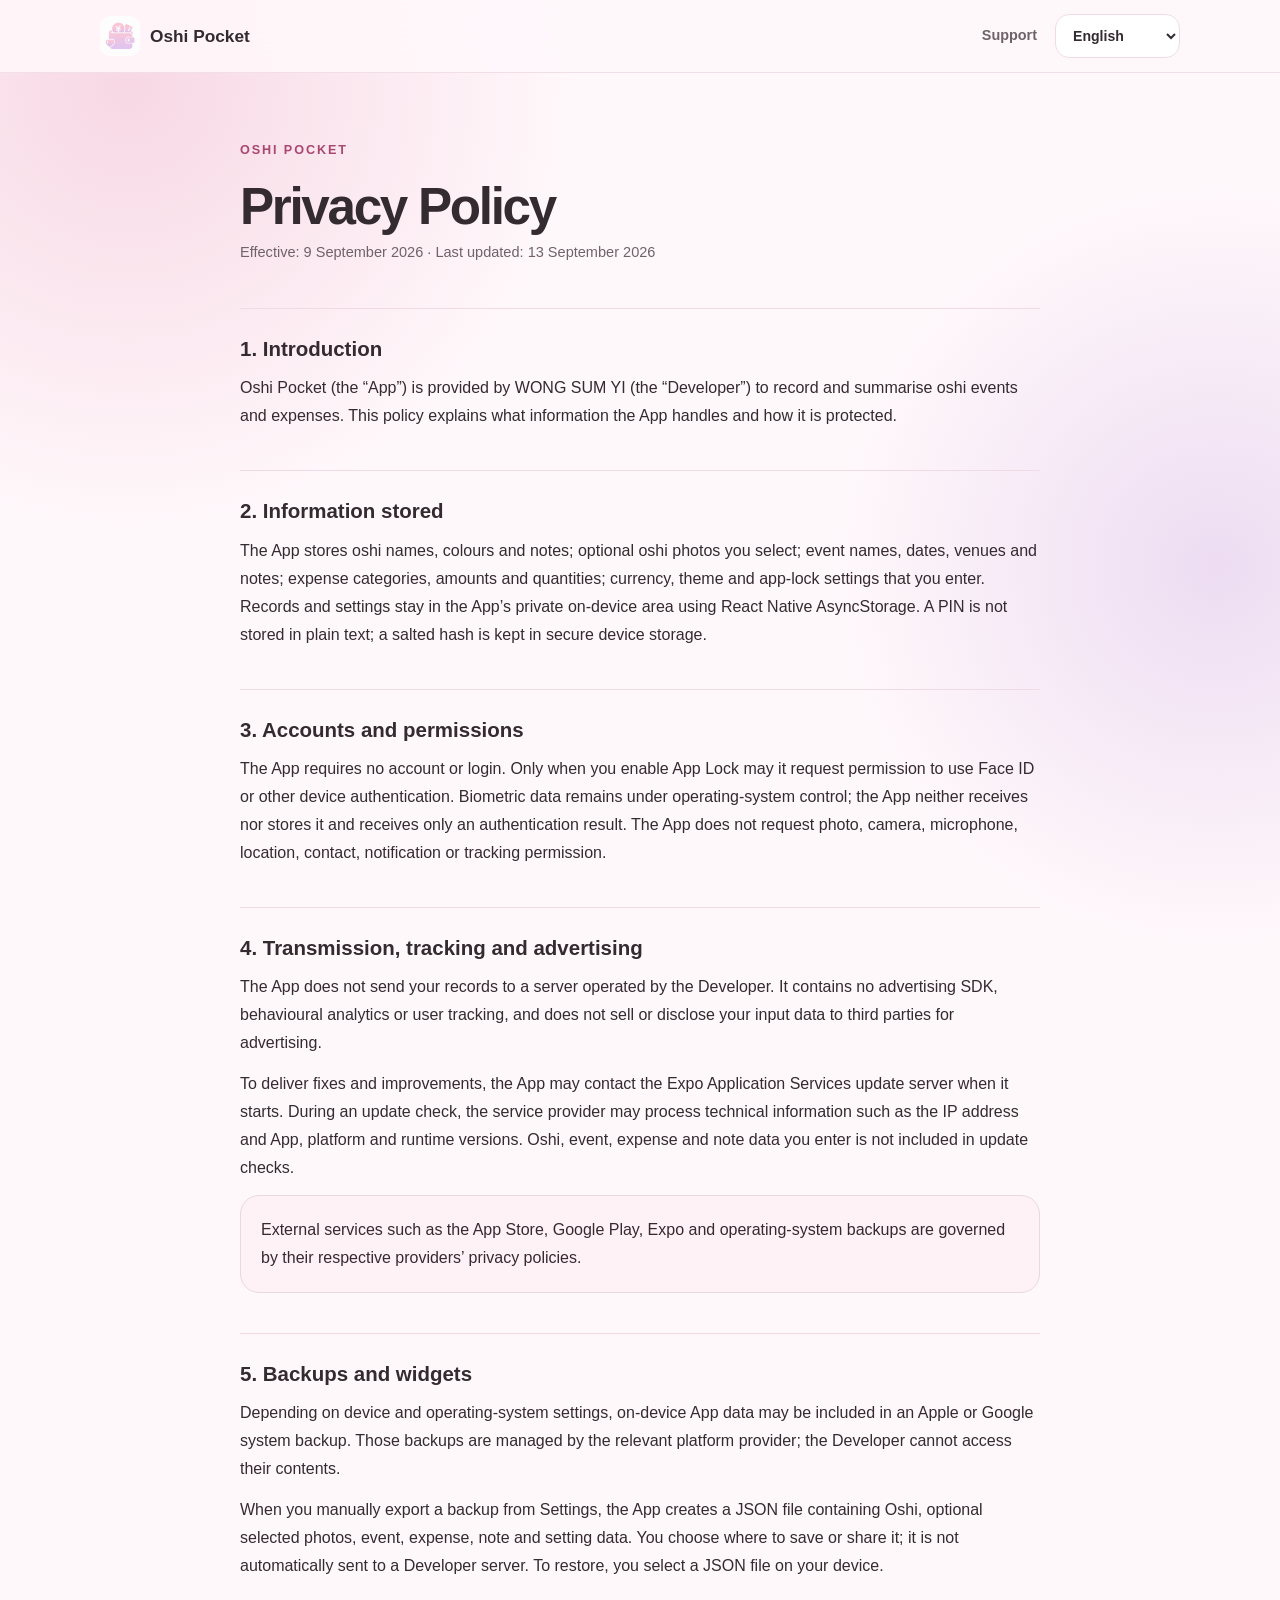
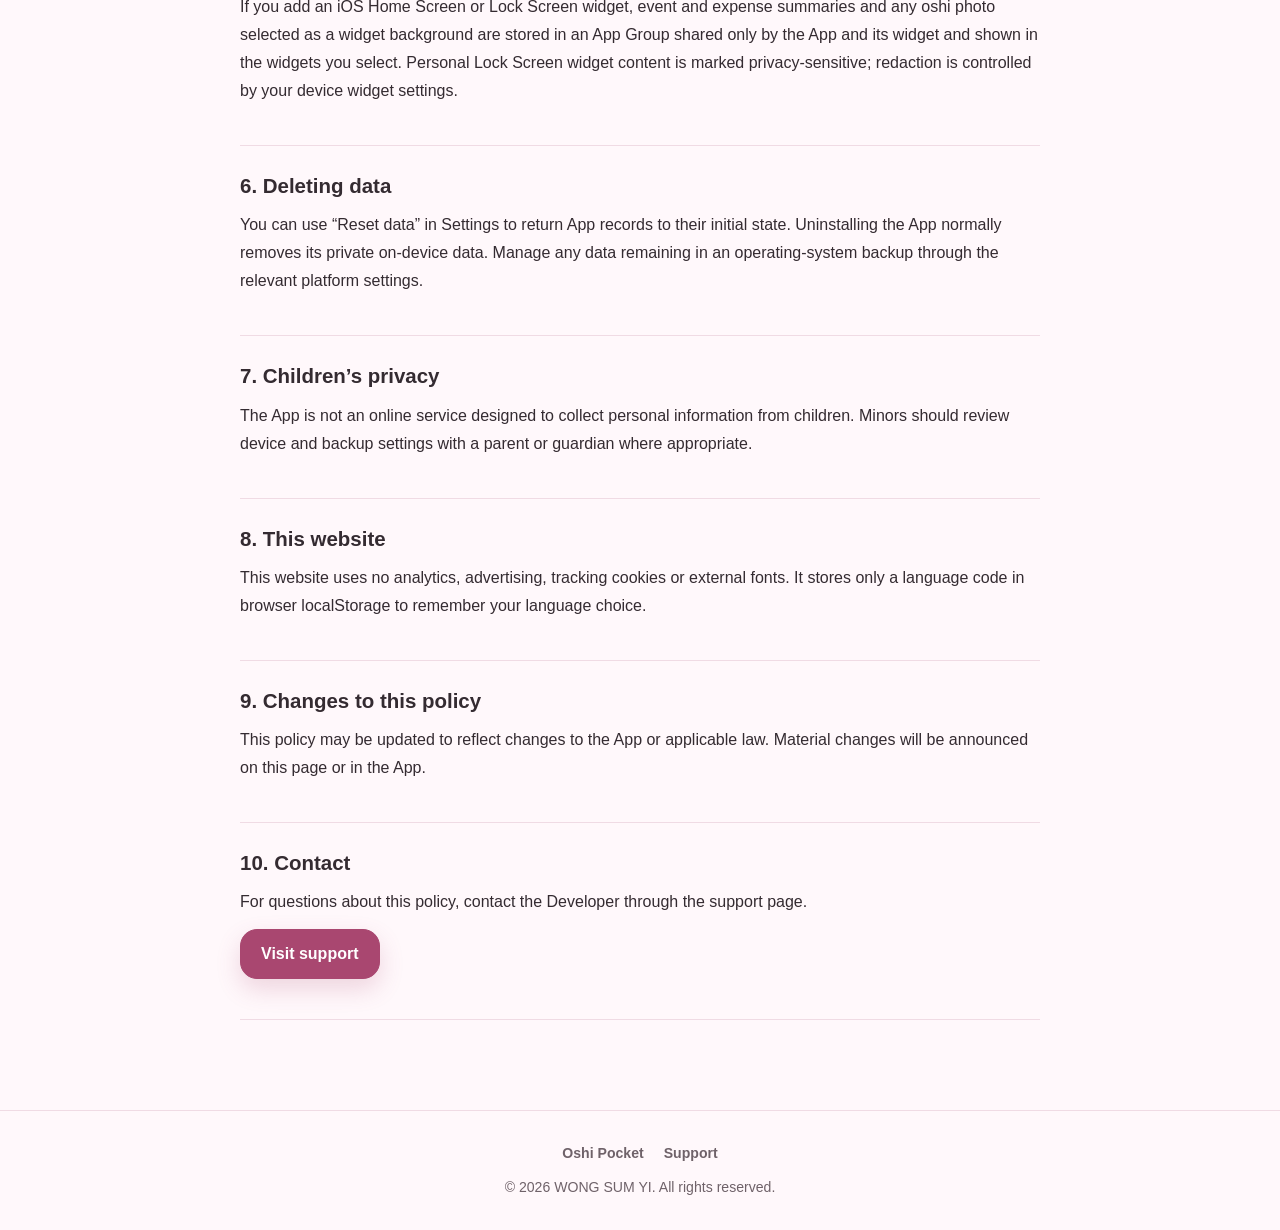
==== commit dae32860: "Document Oshi photos and refresh app icon" ====
--- a/privacy.html
+++ b/privacy.html
@@ -11,10 +11,10 @@
     <div data-lang="ja">
       <header class="document-header"><p class="eyebrow">Oshi Pocket</p><h1>プライバシーポリシー</h1><p class="updated">制定日：2026年9月9日　最終更新：2026年9月13日</p></header>
       <section><h2>1. はじめに</h2><p>Oshi Pocket（以下「本アプリ」）は、WONG SUM YI（以下「開発者」）が提供する、推し活の現場と支出を記録・集計するアプリです。本ポリシーは、本アプリが取り扱う情報とその保護方法を説明します。</p></section>
-      <section><h2>2. 保存される情報</h2><p>ユーザーが入力した推しの名前・カラー・メモ、現場名・日付・会場・メモ、支出のカテゴリ・金額・枚数、通貨表示、テーマ設定、アプリロック設定を保存します。記録と設定は React Native AsyncStorage を使用して本アプリ専用の端末内領域へ保存されます。PIN はそのまま保存せず、ソルト付きハッシュとして端末の安全な保管領域へ保存します。</p></section>
+      <section><h2>2. 保存される情報</h2><p>ユーザーが入力した推しの名前・カラー・メモ、任意で選択した推しの写真、現場名・日付・会場・メモ、支出のカテゴリ・金額・枚数、通貨表示、テーマ設定、アプリロック設定を保存します。記録と設定は React Native AsyncStorage を使用して本アプリ専用の端末内領域へ保存されます。PIN はそのまま保存せず、ソルト付きハッシュとして端末の安全な保管領域へ保存します。</p></section>
       <section><h2>3. アカウントと権限</h2><p>本アプリはアカウント登録やログインを必要としません。アプリロックを有効にした場合に限り、Face ID その他の端末認証を使用するための許可を求めることがあります。生体情報そのものはOSが管理し、本アプリが取得または保存することはありません。本アプリが受け取るのは認証の成否のみです。写真、カメラ、マイク、位置情報、連絡先、通知、トラッキングの権限は要求しません。</p></section>
       <section><h2>4. 外部送信・追跡・広告</h2><p>本アプリは、ユーザーが入力した記録を開発者のサーバーへ送信しません。広告 SDK、行動分析、ユーザー追跡を使用せず、入力データを販売または広告目的で第三者へ提供しません。</p><p>不具合修正及び改善を配信するため、本アプリは起動時に Expo Application Services の更新配信サーバーへ接続する場合があります。更新確認の通信では、IPアドレス並びにアプリ、プラットフォーム及びランタイムのバージョン等の技術情報がサービス提供者により処理される場合がありますが、ユーザーが入力した推し、現場、支出及びメモは送信されません。</p><p class="notice">App Store、Google Play、Expo、OS のバックアップなど、本アプリ外のサービスには各事業者のプライバシーポリシーが適用されます。</p></section>
-      <section><h2>5. バックアップとウィジェット</h2><p>端末やOSの設定によって、本アプリの端末内データが Apple または Google のシステムバックアップに含まれる場合があります。バックアップは各プラットフォーム事業者が管理し、開発者はその内容へアクセスできません。</p><p>設定画面から手動バックアップを書き出す場合、推し、現場、支出、メモ及び設定を含む JSON ファイルが作成されます。保存先又は共有先はユーザーが選択し、開発者のサーバーへ自動送信されません。復元時はユーザーが端末上の JSON ファイルを選択します。</p><p>iOS のホーム画面又はロック画面にウィジェットを追加すると、現場や支出の要約が本アプリとウィジェット専用の共有領域（App Group）へ保存され、選択したウィジェットに表示されます。ロック画面の個人向け情報はプライバシー保護対象として指定され、表示の秘匿は端末のウィジェット設定に従います。</p></section>
+      <section><h2>5. バックアップとウィジェット</h2><p>端末やOSの設定によって、本アプリの端末内データが Apple または Google のシステムバックアップに含まれる場合があります。バックアップは各プラットフォーム事業者が管理し、開発者はその内容へアクセスできません。</p><p>設定画面から手動バックアップを書き出す場合、推し、任意で選択した写真、現場、支出、メモ及び設定を含む JSON ファイルが作成されます。保存先又は共有先はユーザーが選択し、開発者のサーバーへ自動送信されません。復元時はユーザーが端末上の JSON ファイルを選択します。</p><p>iOS のホーム画面又はロック画面にウィジェットを追加すると、現場や支出の要約及び写真背景として選択した推しの写真が、本アプリとウィジェット専用の共有領域（App Group）へ保存され、選択したウィジェットに表示されます。ロック画面の個人向け情報はプライバシー保護対象として指定され、表示の秘匿は端末のウィジェット設定に従います。</p></section>
       <section><h2>6. データの削除</h2><p>設定画面の「データをリセット」で本アプリ内の記録を初期状態へ戻せます。本アプリをアンインストールすると、通常は本アプリ専用の端末内データも削除されます。OSバックアップに残るデータは、各プラットフォームの設定から管理してください。</p></section>
       <section><h2>7. 子どものプライバシー</h2><p>本アプリは、子どもから個人情報を意図的に収集するオンラインサービスではありません。未成年の方は、必要に応じて保護者と端末やバックアップの設定をご確認ください。</p></section>
       <section><h2>8. 本ウェブサイト</h2><p>本ウェブサイトはアクセス解析、広告、トラッキング Cookie、外部フォントを使用しません。言語選択を保持するため、ブラウザのローカルストレージに言語コードのみを保存します。</p></section>
@@ -24,10 +24,10 @@
     <div data-lang="zh-hk">
       <header class="document-header"><p class="eyebrow">Oshi Pocket</p><h1>私隱政策</h1><p class="updated">生效日期：2026年9月9日　最後更新：2026年9月13日</p></header>
       <section><h2>1. 前言</h2><p>Oshi Pocket（下稱「本應用程式」）是由 WONG SUM YI（下稱「開發者」）提供，用於記錄及統計推活現場與開支。本政策說明本應用程式所處理的資料及其保障方式。</p></section>
-      <section><h2>2. 儲存的資料</h2><p>本應用程式會保存您輸入的推し名稱、顏色及備註；現場名稱、日期、場地及備註；開支類別、金額及張數；貨幣顯示、主題及應用程式鎖定設定。記錄及設定會透過 React Native AsyncStorage 儲存在本應用程式專用的裝置內空間。PIN 不會以原文保存，而會以加鹽雜湊值儲存在裝置的安全儲存空間。</p></section>
+      <section><h2>2. 儲存的資料</h2><p>本應用程式會保存您輸入的推し名稱、顏色及備註、您自行選擇的推し相片；現場名稱、日期、場地及備註；開支類別、金額及張數；貨幣顯示、主題及應用程式鎖定設定。記錄及設定會透過 React Native AsyncStorage 儲存在本應用程式專用的裝置內空間。PIN 不會以原文保存，而會以加鹽雜湊值儲存在裝置的安全儲存空間。</p></section>
       <section><h2>3. 帳戶及權限</h2><p>本應用程式毋須註冊帳戶或登入。只有在您啟用應用程式鎖定時，本應用程式才可能要求使用 Face ID 或其他裝置認證。生物特徵資料由作業系統管理，本應用程式不會取得或儲存該等資料，只會接收認證成功或失敗的結果。本應用程式不會要求相片、相機、麥克風、定位、聯絡人、通知或追蹤權限。</p></section>
       <section><h2>4. 對外傳送、追蹤及廣告</h2><p>本應用程式不會將您輸入的記錄傳送至開發者的伺服器，亦不會使用廣告 SDK、行為分析或使用者追蹤。本應用程式不會出售資料，亦不會為廣告用途向第三方提供資料。</p><p>為提供錯誤修正及功能改善，本應用程式可能會在啟動時連接 Expo Application Services 的更新伺服器。進行更新檢查時，服務供應商可能會處理 IP 位址，以及應用程式、平台及執行環境版本等技術資料；您輸入的推し、現場、開支及備註不會包含在更新檢查資料內。</p><p class="notice">App Store、Google Play、Expo及作業系統備份等本應用程式以外的服務，均受相關服務供應商各自的私隱政策約束。</p></section>
-      <section><h2>5. 備份及小工具</h2><p>視乎裝置及作業系統設定，本應用程式的本機資料可能會包含在 Apple 或 Google 的系統備份內。備份由相關平台供應商管理，開發者無法存取備份內容。</p><p>當您從設定頁手動匯出備份時，本應用程式會建立包含推し、現場、開支、備註及設定的 JSON 檔案。儲存或分享目的地由您自行選擇，資料不會自動傳送至開發者的伺服器。還原時，您須自行選取裝置上的 JSON 檔案。</p><p>如您在 iOS 主畫面或鎖定畫面加入小工具，現場及開支摘要會儲存在本應用程式與小工具專用的共享空間（App Group），並顯示於您所選的小工具。鎖定畫面內的個人資料已標示為私隱敏感內容；是否隱藏資料由裝置的小工具設定控制。</p></section>
+      <section><h2>5. 備份及小工具</h2><p>視乎裝置及作業系統設定，本應用程式的本機資料可能會包含在 Apple 或 Google 的系統備份內。備份由相關平台供應商管理，開發者無法存取備份內容。</p><p>當您從設定頁手動匯出備份時，本應用程式會建立包含推し、自行選擇的相片、現場、開支、備註及設定的 JSON 檔案。儲存或分享目的地由您自行選擇，資料不會自動傳送至開發者的伺服器。還原時，您須自行選取裝置上的 JSON 檔案。</p><p>如您在 iOS 主畫面或鎖定畫面加入小工具，現場及開支摘要，以及獲選作相片背景的推し相片，會儲存在本應用程式與小工具專用的共享空間（App Group），並顯示於您所選的小工具。鎖定畫面內的個人資料已標示為私隱敏感內容；是否隱藏資料由裝置的小工具設定控制。</p></section>
       <section><h2>6. 刪除資料</h2><p>您可以在設定頁使用「重設資料」，將應用程式內的記錄還原至初始狀態。解除安裝本應用程式後，其專用裝置內資料一般亦會被刪除。若資料仍保留在系統備份內，請透過相關平台的設定進行管理。</p></section>
       <section><h2>7. 兒童私隱</h2><p>本應用程式並非以收集兒童個人資料為目的的網上服務。未成年使用者如有需要，應與家長或監護人一同檢查裝置及備份設定。</p></section>
       <section><h2>8. 本網站</h2><p>本網站沒有使用流量分析、廣告、追蹤 Cookie 或外部字體。為記錄語言選擇，網站只會在瀏覽器的 localStorage 內保存語言代碼。</p></section>
@@ -37,10 +37,10 @@
     <div data-lang="en">
       <header class="document-header"><p class="eyebrow">Oshi Pocket</p><h1>Privacy Policy</h1><p class="updated">Effective: 9 September 2026 · Last updated: 13 September 2026</p></header>
       <section><h2>1. Introduction</h2><p>Oshi Pocket (the “App”) is provided by WONG SUM YI (the “Developer”) to record and summarise oshi events and expenses. This policy explains what information the App handles and how it is protected.</p></section>
-      <section><h2>2. Information stored</h2><p>The App stores oshi names, colours and notes; event names, dates, venues and notes; expense categories, amounts and quantities; currency, theme and app-lock settings that you enter. Records and settings stay in the App’s private on-device area using React Native AsyncStorage. A PIN is not stored in plain text; a salted hash is kept in secure device storage.</p></section>
+      <section><h2>2. Information stored</h2><p>The App stores oshi names, colours and notes; optional oshi photos you select; event names, dates, venues and notes; expense categories, amounts and quantities; currency, theme and app-lock settings that you enter. Records and settings stay in the App’s private on-device area using React Native AsyncStorage. A PIN is not stored in plain text; a salted hash is kept in secure device storage.</p></section>
       <section><h2>3. Accounts and permissions</h2><p>The App requires no account or login. Only when you enable App Lock may it request permission to use Face ID or other device authentication. Biometric data remains under operating-system control; the App neither receives nor stores it and receives only an authentication result. The App does not request photo, camera, microphone, location, contact, notification or tracking permission.</p></section>
       <section><h2>4. Transmission, tracking and advertising</h2><p>The App does not send your records to a server operated by the Developer. It contains no advertising SDK, behavioural analytics or user tracking, and does not sell or disclose your input data to third parties for advertising.</p><p>To deliver fixes and improvements, the App may contact the Expo Application Services update server when it starts. During an update check, the service provider may process technical information such as the IP address and App, platform and runtime versions. Oshi, event, expense and note data you enter is not included in update checks.</p><p class="notice">External services such as the App Store, Google Play, Expo and operating-system backups are governed by their respective providers’ privacy policies.</p></section>
-      <section><h2>5. Backups and widgets</h2><p>Depending on device and operating-system settings, on-device App data may be included in an Apple or Google system backup. Those backups are managed by the relevant platform provider; the Developer cannot access their contents.</p><p>When you manually export a backup from Settings, the App creates a JSON file containing Oshi, event, expense, note and setting data. You choose where to save or share it; it is not automatically sent to a Developer server. To restore, you select a JSON file on your device.</p><p>If you add an iOS Home Screen or Lock Screen widget, event and expense summaries are stored in an App Group shared only by the App and its widget and shown in the widgets you select. Personal Lock Screen widget content is marked privacy-sensitive; redaction is controlled by your device widget settings.</p></section>
+      <section><h2>5. Backups and widgets</h2><p>Depending on device and operating-system settings, on-device App data may be included in an Apple or Google system backup. Those backups are managed by the relevant platform provider; the Developer cannot access their contents.</p><p>When you manually export a backup from Settings, the App creates a JSON file containing Oshi, optional selected photos, event, expense, note and setting data. You choose where to save or share it; it is not automatically sent to a Developer server. To restore, you select a JSON file on your device.</p><p>If you add an iOS Home Screen or Lock Screen widget, event and expense summaries and any oshi photo selected as a widget background are stored in an App Group shared only by the App and its widget and shown in the widgets you select. Personal Lock Screen widget content is marked privacy-sensitive; redaction is controlled by your device widget settings.</p></section>
       <section><h2>6. Deleting data</h2><p>You can use “Reset data” in Settings to return App records to their initial state. Uninstalling the App normally removes its private on-device data. Manage any data remaining in an operating-system backup through the relevant platform settings.</p></section>
       <section><h2>7. Children’s privacy</h2><p>The App is not an online service designed to collect personal information from children. Minors should review device and backup settings with a parent or guardian where appropriate.</p></section>
       <section><h2>8. This website</h2><p>This website uses no analytics, advertising, tracking cookies or external fonts. It stores only a language code in browser localStorage to remember your language choice.</p></section>
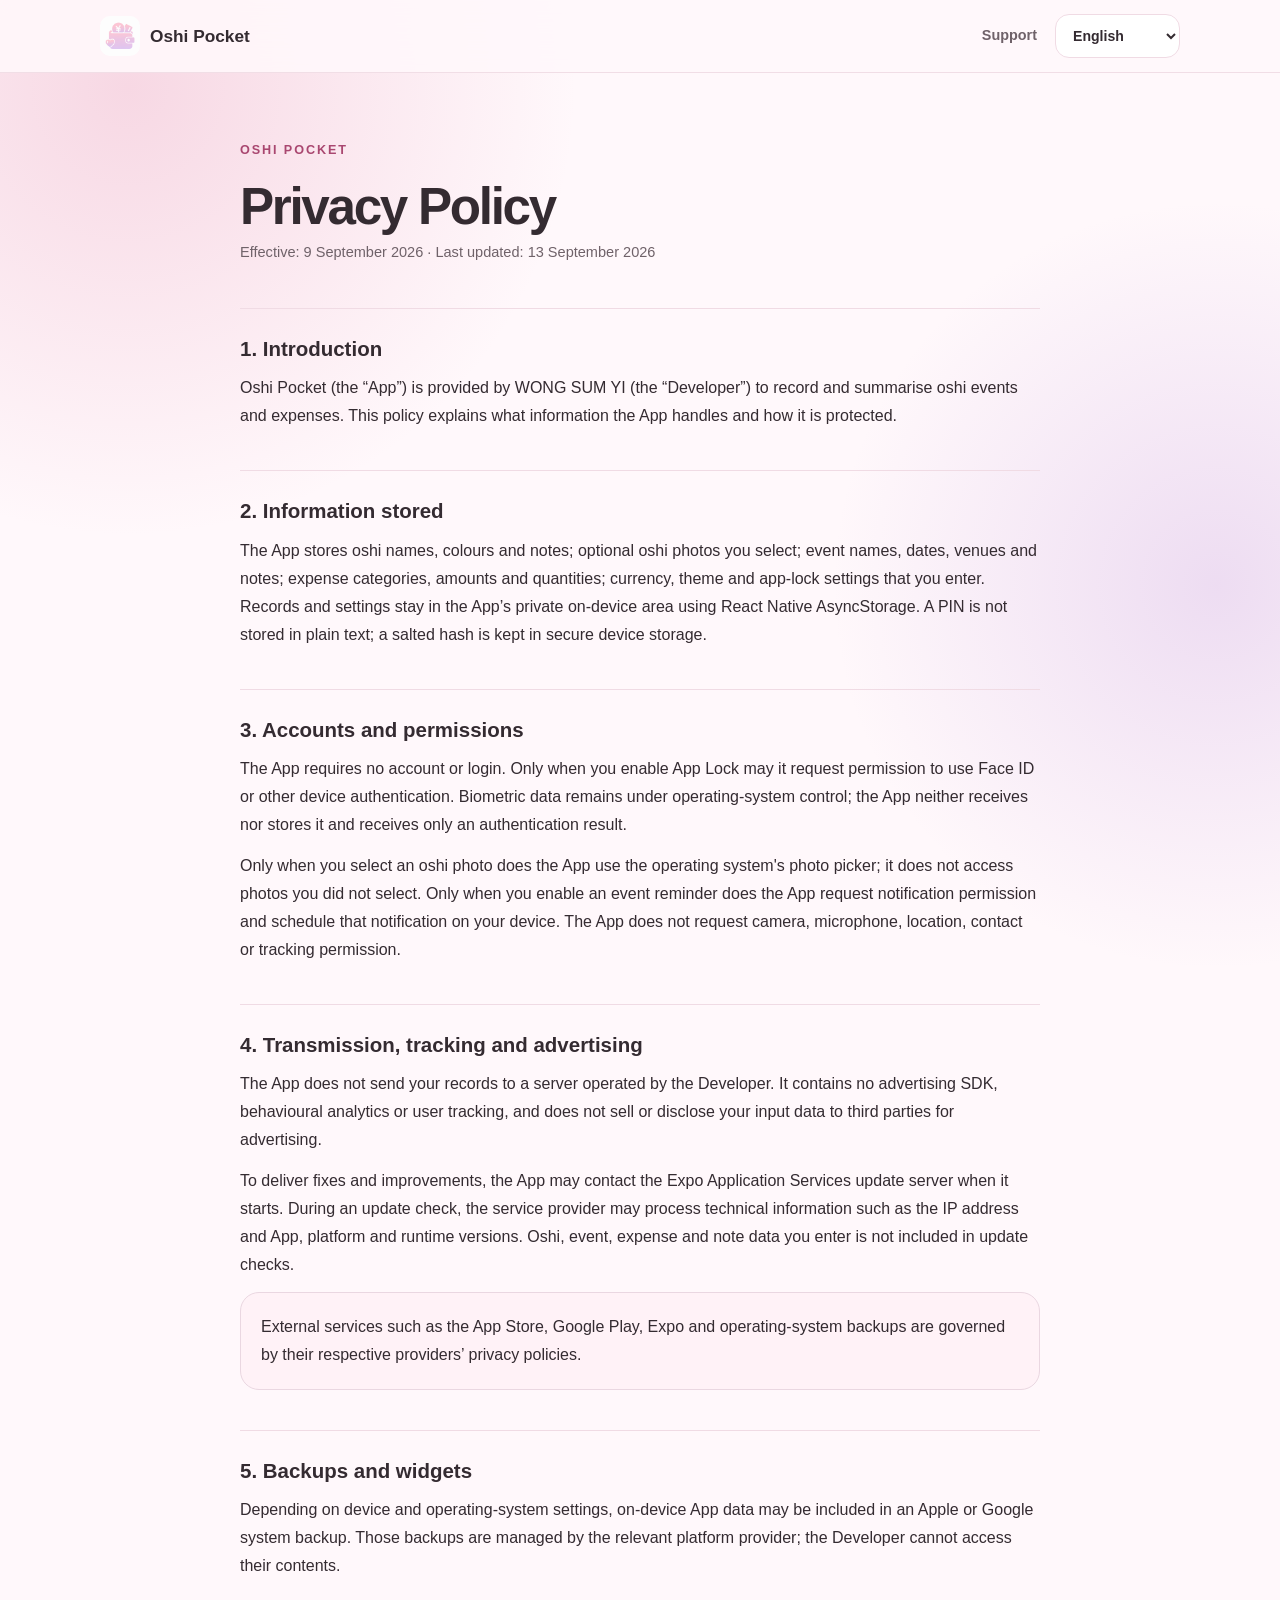
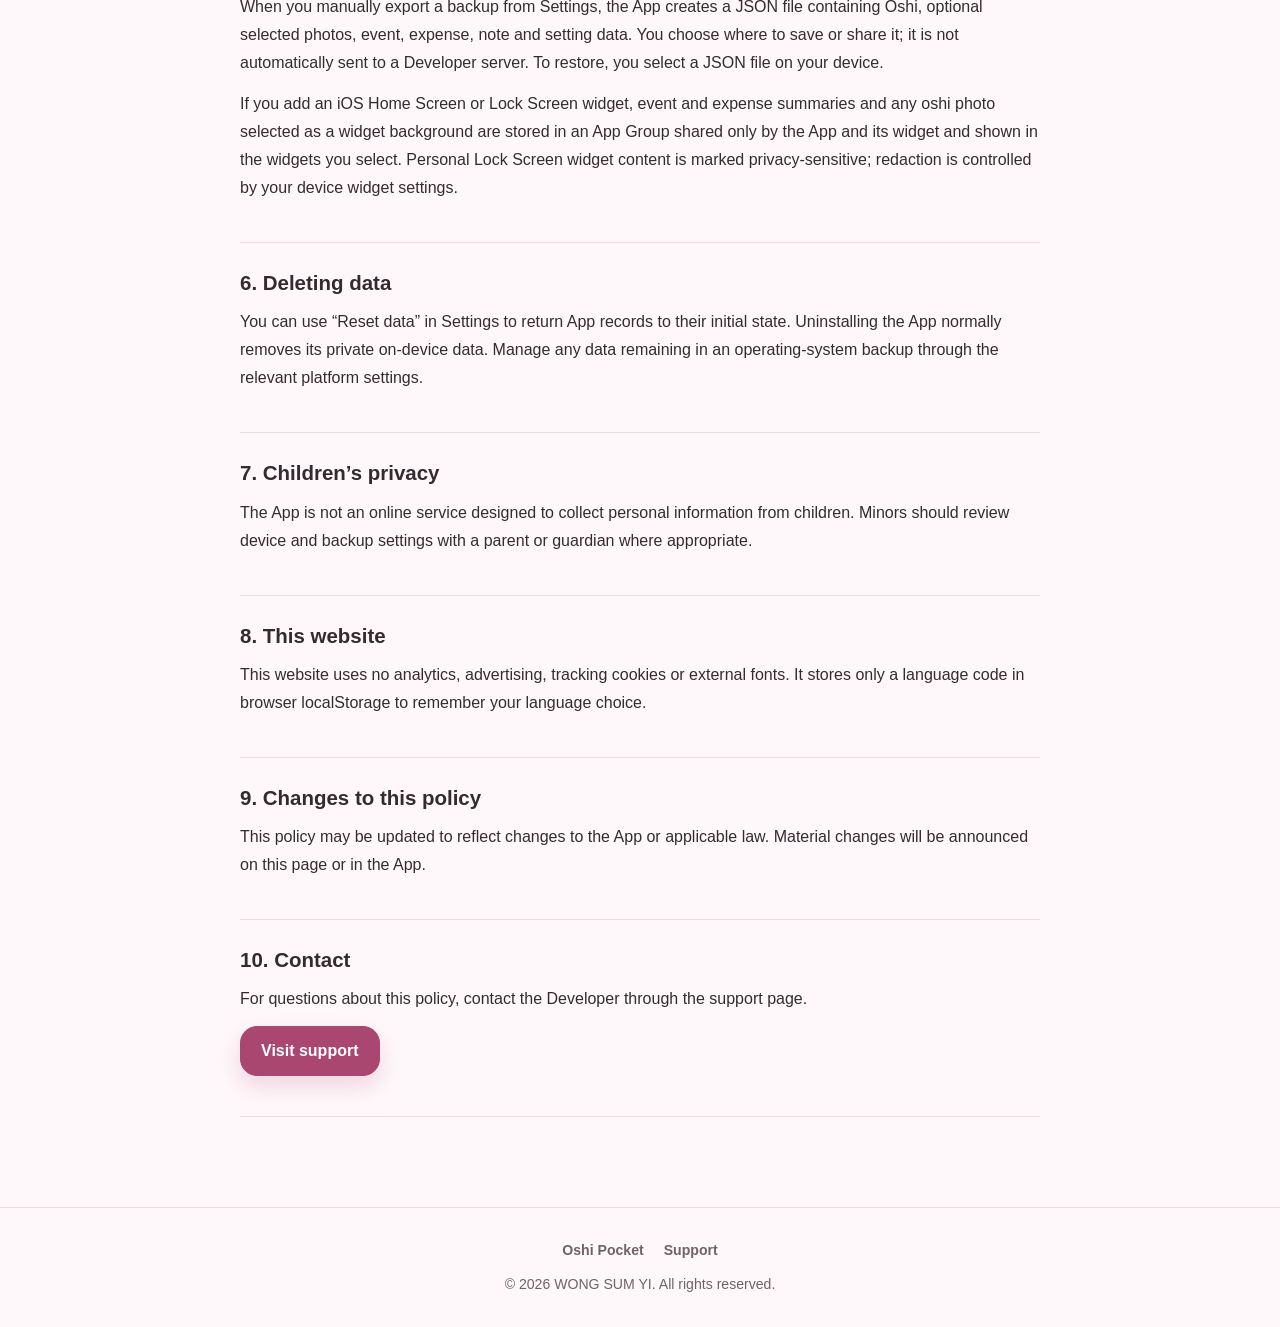
==== commit c92b3b88: "Update privacy policy for photos and reminders" ====
--- a/privacy.html
+++ b/privacy.html
@@ -12,7 +12,7 @@
       <header class="document-header"><p class="eyebrow">Oshi Pocket</p><h1>プライバシーポリシー</h1><p class="updated">制定日：2026年9月9日　最終更新：2026年9月13日</p></header>
       <section><h2>1. はじめに</h2><p>Oshi Pocket（以下「本アプリ」）は、WONG SUM YI（以下「開発者」）が提供する、推し活の現場と支出を記録・集計するアプリです。本ポリシーは、本アプリが取り扱う情報とその保護方法を説明します。</p></section>
       <section><h2>2. 保存される情報</h2><p>ユーザーが入力した推しの名前・カラー・メモ、任意で選択した推しの写真、現場名・日付・会場・メモ、支出のカテゴリ・金額・枚数、通貨表示、テーマ設定、アプリロック設定を保存します。記録と設定は React Native AsyncStorage を使用して本アプリ専用の端末内領域へ保存されます。PIN はそのまま保存せず、ソルト付きハッシュとして端末の安全な保管領域へ保存します。</p></section>
-      <section><h2>3. アカウントと権限</h2><p>本アプリはアカウント登録やログインを必要としません。アプリロックを有効にした場合に限り、Face ID その他の端末認証を使用するための許可を求めることがあります。生体情報そのものはOSが管理し、本アプリが取得または保存することはありません。本アプリが受け取るのは認証の成否のみです。写真、カメラ、マイク、位置情報、連絡先、通知、トラッキングの権限は要求しません。</p></section>
+      <section><h2>3. アカウントと権限</h2><p>本アプリはアカウント登録やログインを必要としません。アプリロックを有効にした場合に限り、Face ID その他の端末認証を使用するための許可を求めることがあります。生体情報そのものはOSが管理し、本アプリが取得または保存することはありません。本アプリが受け取るのは認証の成否のみです。</p><p>推しの写真を選択する場合に限り、OSの写真選択画面を使用します。選択していない写真にはアクセスしません。現場のリマインダーを有効にした場合に限り通知の許可を求め、通知は端末内で予約します。カメラ、マイク、位置情報、連絡先及びトラッキングの権限は要求しません。</p></section>
       <section><h2>4. 外部送信・追跡・広告</h2><p>本アプリは、ユーザーが入力した記録を開発者のサーバーへ送信しません。広告 SDK、行動分析、ユーザー追跡を使用せず、入力データを販売または広告目的で第三者へ提供しません。</p><p>不具合修正及び改善を配信するため、本アプリは起動時に Expo Application Services の更新配信サーバーへ接続する場合があります。更新確認の通信では、IPアドレス並びにアプリ、プラットフォーム及びランタイムのバージョン等の技術情報がサービス提供者により処理される場合がありますが、ユーザーが入力した推し、現場、支出及びメモは送信されません。</p><p class="notice">App Store、Google Play、Expo、OS のバックアップなど、本アプリ外のサービスには各事業者のプライバシーポリシーが適用されます。</p></section>
       <section><h2>5. バックアップとウィジェット</h2><p>端末やOSの設定によって、本アプリの端末内データが Apple または Google のシステムバックアップに含まれる場合があります。バックアップは各プラットフォーム事業者が管理し、開発者はその内容へアクセスできません。</p><p>設定画面から手動バックアップを書き出す場合、推し、任意で選択した写真、現場、支出、メモ及び設定を含む JSON ファイルが作成されます。保存先又は共有先はユーザーが選択し、開発者のサーバーへ自動送信されません。復元時はユーザーが端末上の JSON ファイルを選択します。</p><p>iOS のホーム画面又はロック画面にウィジェットを追加すると、現場や支出の要約及び写真背景として選択した推しの写真が、本アプリとウィジェット専用の共有領域（App Group）へ保存され、選択したウィジェットに表示されます。ロック画面の個人向け情報はプライバシー保護対象として指定され、表示の秘匿は端末のウィジェット設定に従います。</p></section>
       <section><h2>6. データの削除</h2><p>設定画面の「データをリセット」で本アプリ内の記録を初期状態へ戻せます。本アプリをアンインストールすると、通常は本アプリ専用の端末内データも削除されます。OSバックアップに残るデータは、各プラットフォームの設定から管理してください。</p></section>
@@ -25,7 +25,7 @@
       <header class="document-header"><p class="eyebrow">Oshi Pocket</p><h1>私隱政策</h1><p class="updated">生效日期：2026年9月9日　最後更新：2026年9月13日</p></header>
       <section><h2>1. 前言</h2><p>Oshi Pocket（下稱「本應用程式」）是由 WONG SUM YI（下稱「開發者」）提供，用於記錄及統計推活現場與開支。本政策說明本應用程式所處理的資料及其保障方式。</p></section>
       <section><h2>2. 儲存的資料</h2><p>本應用程式會保存您輸入的推し名稱、顏色及備註、您自行選擇的推し相片；現場名稱、日期、場地及備註；開支類別、金額及張數；貨幣顯示、主題及應用程式鎖定設定。記錄及設定會透過 React Native AsyncStorage 儲存在本應用程式專用的裝置內空間。PIN 不會以原文保存，而會以加鹽雜湊值儲存在裝置的安全儲存空間。</p></section>
-      <section><h2>3. 帳戶及權限</h2><p>本應用程式毋須註冊帳戶或登入。只有在您啟用應用程式鎖定時，本應用程式才可能要求使用 Face ID 或其他裝置認證。生物特徵資料由作業系統管理，本應用程式不會取得或儲存該等資料，只會接收認證成功或失敗的結果。本應用程式不會要求相片、相機、麥克風、定位、聯絡人、通知或追蹤權限。</p></section>
+      <section><h2>3. 帳戶及權限</h2><p>本應用程式毋須註冊帳戶或登入。只有在您啟用應用程式鎖定時，本應用程式才可能要求使用 Face ID 或其他裝置認證。生物特徵資料由作業系統管理，本應用程式不會取得或儲存該等資料，只會接收認證成功或失敗的結果。</p><p>只有在您選擇推し相片時，本應用程式才會使用作業系統的相片選擇介面；未經選擇的相片不會被存取。只有在您啟用現場提醒時，本應用程式才會要求通知權限，並在裝置內排程通知。本應用程式不會要求相機、麥克風、定位、聯絡人或追蹤權限。</p></section>
       <section><h2>4. 對外傳送、追蹤及廣告</h2><p>本應用程式不會將您輸入的記錄傳送至開發者的伺服器，亦不會使用廣告 SDK、行為分析或使用者追蹤。本應用程式不會出售資料，亦不會為廣告用途向第三方提供資料。</p><p>為提供錯誤修正及功能改善，本應用程式可能會在啟動時連接 Expo Application Services 的更新伺服器。進行更新檢查時，服務供應商可能會處理 IP 位址，以及應用程式、平台及執行環境版本等技術資料；您輸入的推し、現場、開支及備註不會包含在更新檢查資料內。</p><p class="notice">App Store、Google Play、Expo及作業系統備份等本應用程式以外的服務，均受相關服務供應商各自的私隱政策約束。</p></section>
       <section><h2>5. 備份及小工具</h2><p>視乎裝置及作業系統設定，本應用程式的本機資料可能會包含在 Apple 或 Google 的系統備份內。備份由相關平台供應商管理，開發者無法存取備份內容。</p><p>當您從設定頁手動匯出備份時，本應用程式會建立包含推し、自行選擇的相片、現場、開支、備註及設定的 JSON 檔案。儲存或分享目的地由您自行選擇，資料不會自動傳送至開發者的伺服器。還原時，您須自行選取裝置上的 JSON 檔案。</p><p>如您在 iOS 主畫面或鎖定畫面加入小工具，現場及開支摘要，以及獲選作相片背景的推し相片，會儲存在本應用程式與小工具專用的共享空間（App Group），並顯示於您所選的小工具。鎖定畫面內的個人資料已標示為私隱敏感內容；是否隱藏資料由裝置的小工具設定控制。</p></section>
       <section><h2>6. 刪除資料</h2><p>您可以在設定頁使用「重設資料」，將應用程式內的記錄還原至初始狀態。解除安裝本應用程式後，其專用裝置內資料一般亦會被刪除。若資料仍保留在系統備份內，請透過相關平台的設定進行管理。</p></section>
@@ -38,7 +38,7 @@
       <header class="document-header"><p class="eyebrow">Oshi Pocket</p><h1>Privacy Policy</h1><p class="updated">Effective: 9 September 2026 · Last updated: 13 September 2026</p></header>
       <section><h2>1. Introduction</h2><p>Oshi Pocket (the “App”) is provided by WONG SUM YI (the “Developer”) to record and summarise oshi events and expenses. This policy explains what information the App handles and how it is protected.</p></section>
       <section><h2>2. Information stored</h2><p>The App stores oshi names, colours and notes; optional oshi photos you select; event names, dates, venues and notes; expense categories, amounts and quantities; currency, theme and app-lock settings that you enter. Records and settings stay in the App’s private on-device area using React Native AsyncStorage. A PIN is not stored in plain text; a salted hash is kept in secure device storage.</p></section>
-      <section><h2>3. Accounts and permissions</h2><p>The App requires no account or login. Only when you enable App Lock may it request permission to use Face ID or other device authentication. Biometric data remains under operating-system control; the App neither receives nor stores it and receives only an authentication result. The App does not request photo, camera, microphone, location, contact, notification or tracking permission.</p></section>
+      <section><h2>3. Accounts and permissions</h2><p>The App requires no account or login. Only when you enable App Lock may it request permission to use Face ID or other device authentication. Biometric data remains under operating-system control; the App neither receives nor stores it and receives only an authentication result.</p><p>Only when you select an oshi photo does the App use the operating system's photo picker; it does not access photos you did not select. Only when you enable an event reminder does the App request notification permission and schedule that notification on your device. The App does not request camera, microphone, location, contact or tracking permission.</p></section>
       <section><h2>4. Transmission, tracking and advertising</h2><p>The App does not send your records to a server operated by the Developer. It contains no advertising SDK, behavioural analytics or user tracking, and does not sell or disclose your input data to third parties for advertising.</p><p>To deliver fixes and improvements, the App may contact the Expo Application Services update server when it starts. During an update check, the service provider may process technical information such as the IP address and App, platform and runtime versions. Oshi, event, expense and note data you enter is not included in update checks.</p><p class="notice">External services such as the App Store, Google Play, Expo and operating-system backups are governed by their respective providers’ privacy policies.</p></section>
       <section><h2>5. Backups and widgets</h2><p>Depending on device and operating-system settings, on-device App data may be included in an Apple or Google system backup. Those backups are managed by the relevant platform provider; the Developer cannot access their contents.</p><p>When you manually export a backup from Settings, the App creates a JSON file containing Oshi, optional selected photos, event, expense, note and setting data. You choose where to save or share it; it is not automatically sent to a Developer server. To restore, you select a JSON file on your device.</p><p>If you add an iOS Home Screen or Lock Screen widget, event and expense summaries and any oshi photo selected as a widget background are stored in an App Group shared only by the App and its widget and shown in the widgets you select. Personal Lock Screen widget content is marked privacy-sensitive; redaction is controlled by your device widget settings.</p></section>
       <section><h2>6. Deleting data</h2><p>You can use “Reset data” in Settings to return App records to their initial state. Uninstalling the App normally removes its private on-device data. Manage any data remaining in an operating-system backup through the relevant platform settings.</p></section>
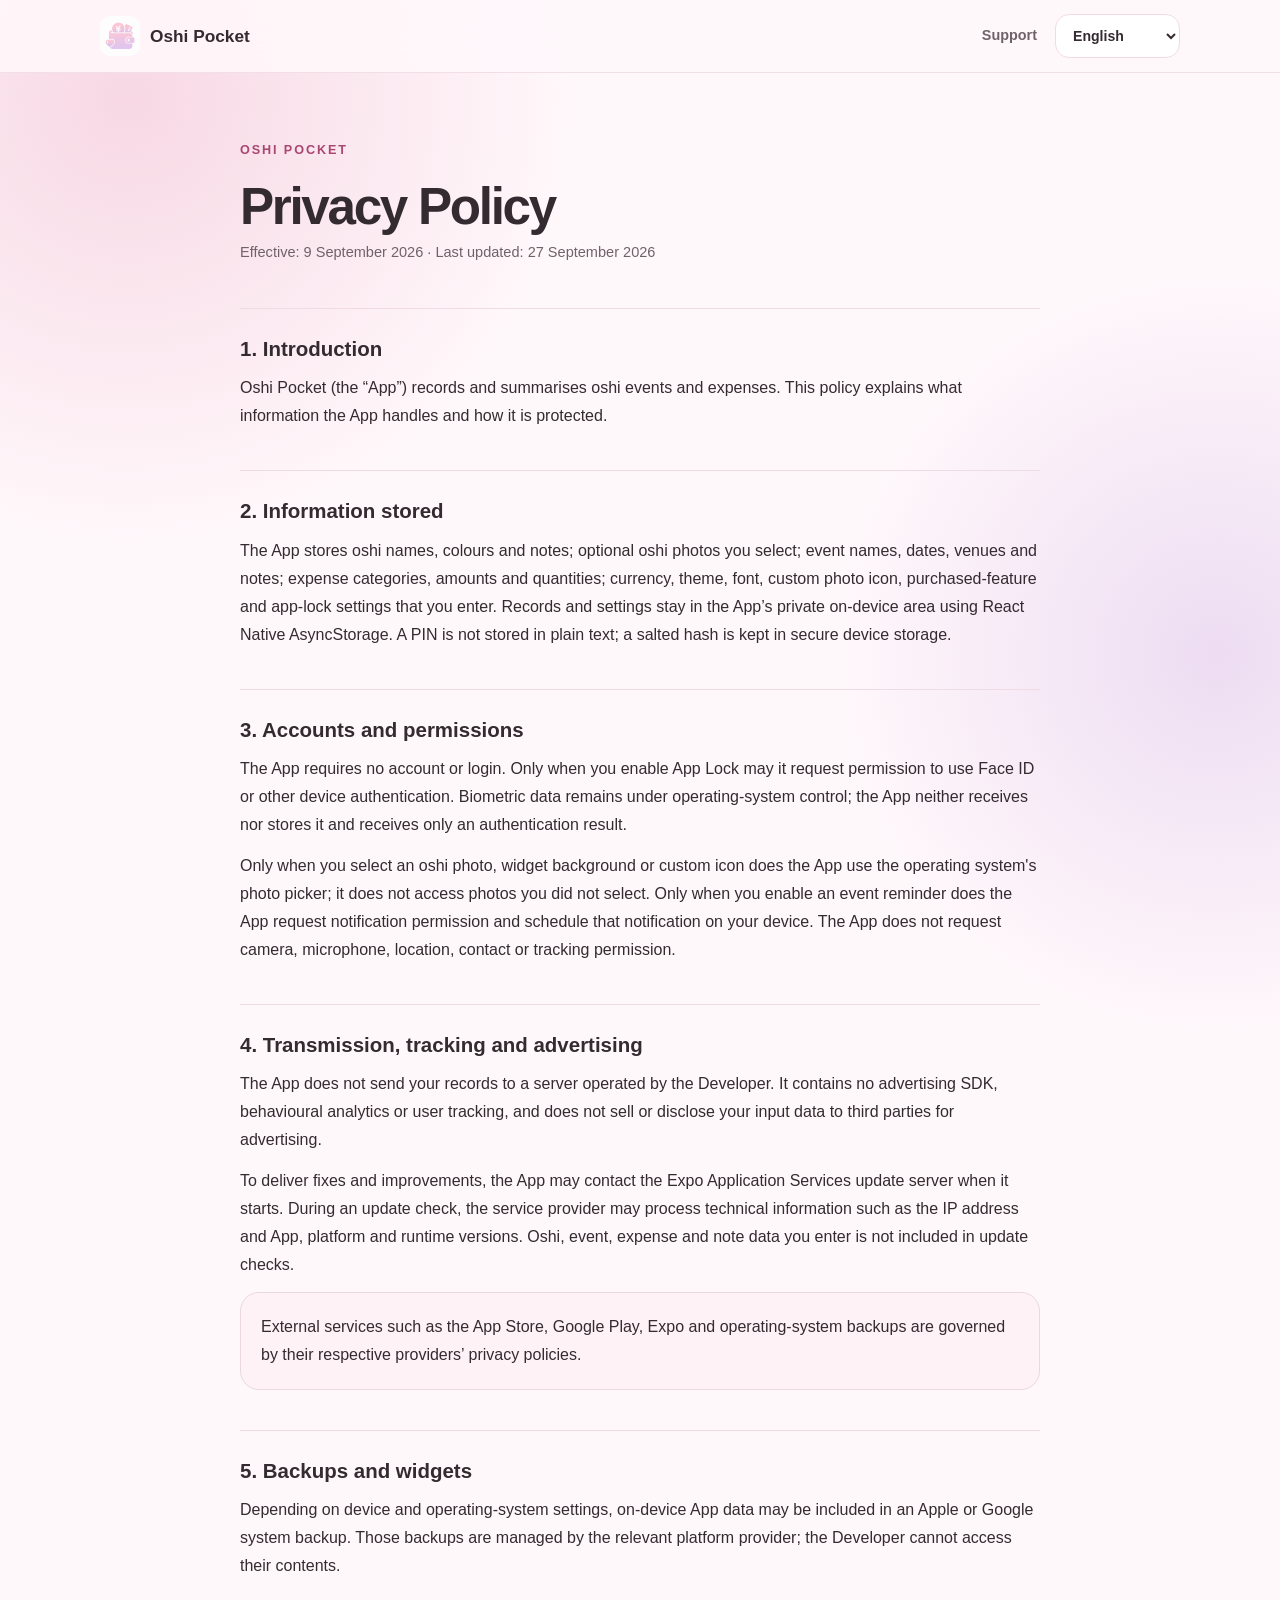
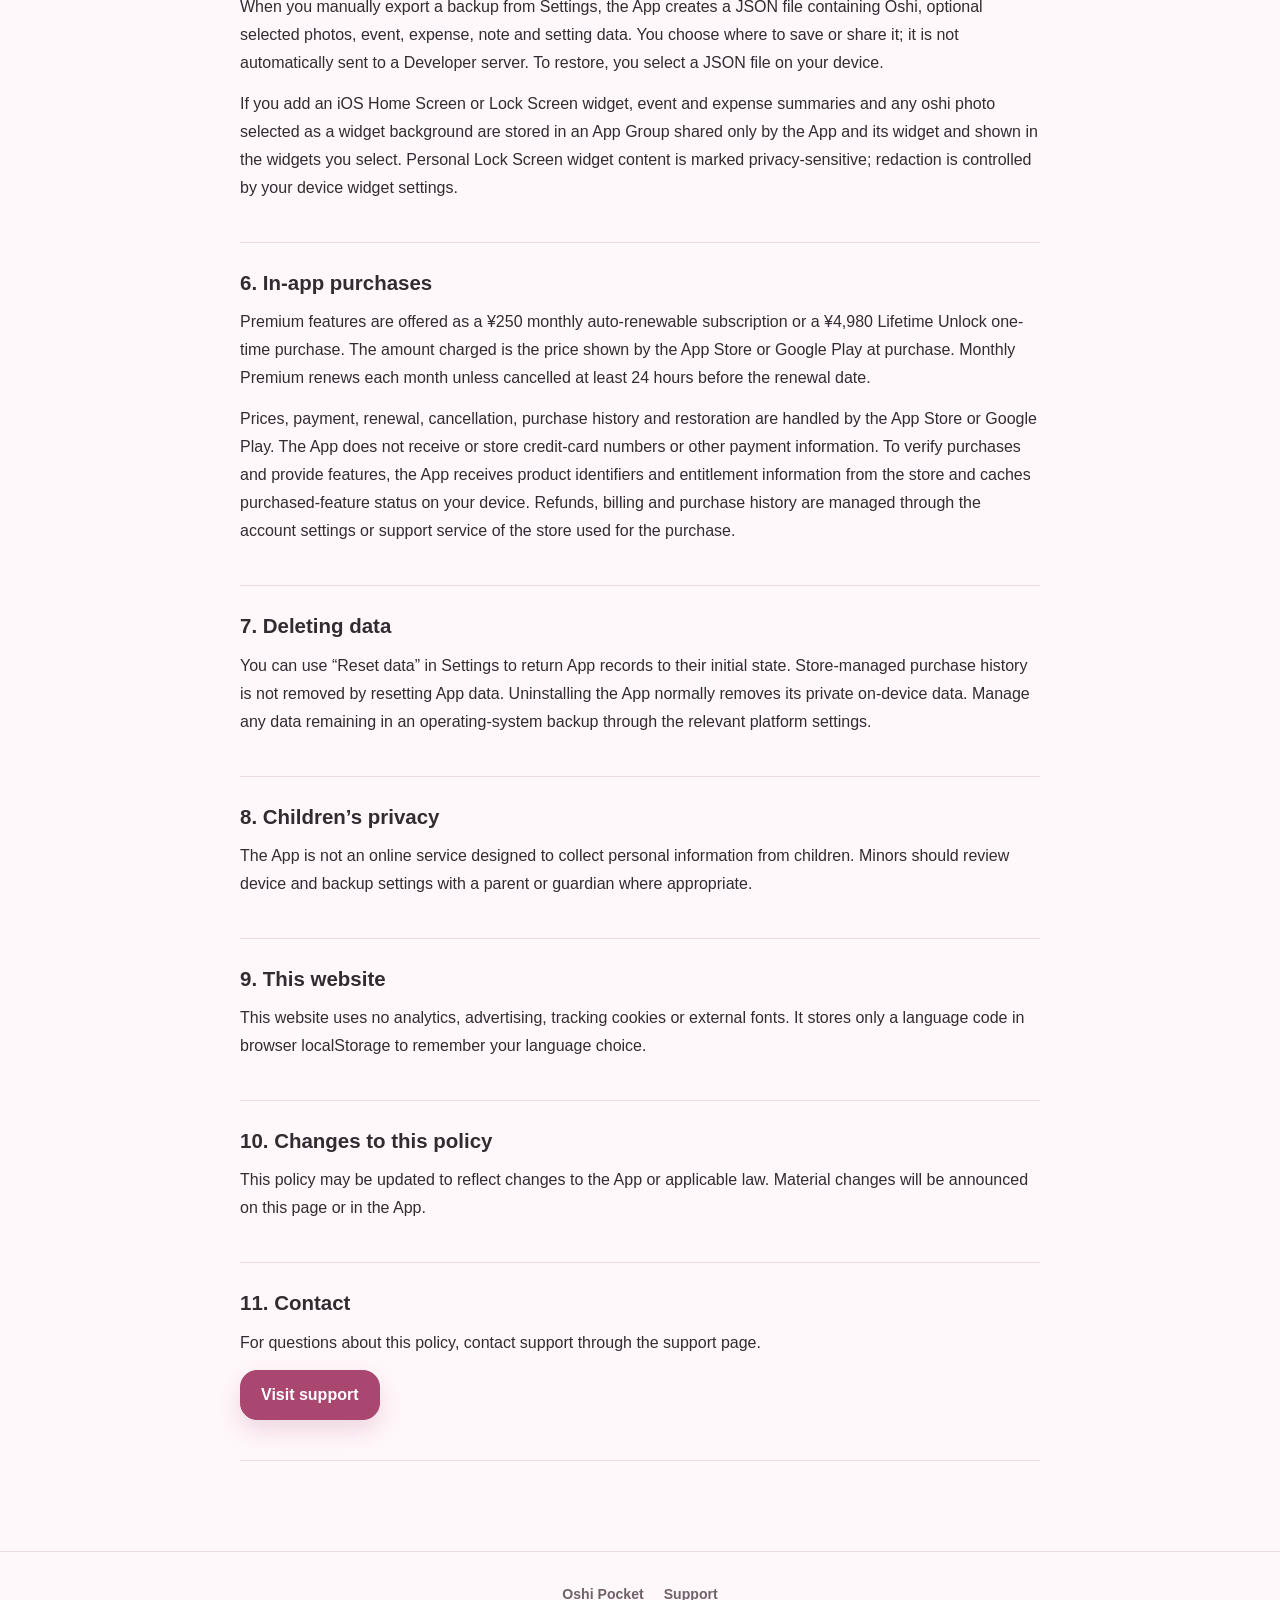
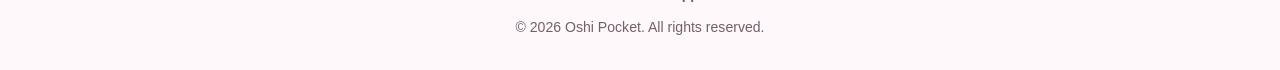
==== commit c30f320c: "docs: update Premium privacy and support details" ====
--- a/privacy.html
+++ b/privacy.html
@@ -9,45 +9,48 @@
   <header class="site-header"><nav class="nav" aria-label="Primary navigation"><a class="brand" href="index.html"><img class="brand-logo" src="app-icon.png" alt=""> Oshi Pocket</a><div class="nav-actions"><a class="nav-link" href="support.html"><span data-lang="ja">サポート</span><span data-lang="zh-hk">支援</span><span data-lang="en">Support</span></a><select class="lang-select" data-language-select aria-label="Language"><option value="ja">日本語</option><option value="zh-hk">繁體中文</option><option value="en">English</option></select></div></nav></header>
   <main class="document">
     <div data-lang="ja">
-      <header class="document-header"><p class="eyebrow">Oshi Pocket</p><h1>プライバシーポリシー</h1><p class="updated">制定日：2026年9月9日　最終更新：2026年9月13日</p></header>
-      <section><h2>1. はじめに</h2><p>Oshi Pocket（以下「本アプリ」）は、WONG SUM YI（以下「開発者」）が提供する、推し活の現場と支出を記録・集計するアプリです。本ポリシーは、本アプリが取り扱う情報とその保護方法を説明します。</p></section>
-      <section><h2>2. 保存される情報</h2><p>ユーザーが入力した推しの名前・カラー・メモ、任意で選択した推しの写真、現場名・日付・会場・メモ、支出のカテゴリ・金額・枚数、通貨表示、テーマ設定、アプリロック設定を保存します。記録と設定は React Native AsyncStorage を使用して本アプリ専用の端末内領域へ保存されます。PIN はそのまま保存せず、ソルト付きハッシュとして端末の安全な保管領域へ保存します。</p></section>
-      <section><h2>3. アカウントと権限</h2><p>本アプリはアカウント登録やログインを必要としません。アプリロックを有効にした場合に限り、Face ID その他の端末認証を使用するための許可を求めることがあります。生体情報そのものはOSが管理し、本アプリが取得または保存することはありません。本アプリが受け取るのは認証の成否のみです。</p><p>推しの写真を選択する場合に限り、OSの写真選択画面を使用します。選択していない写真にはアクセスしません。現場のリマインダーを有効にした場合に限り通知の許可を求め、通知は端末内で予約します。カメラ、マイク、位置情報、連絡先及びトラッキングの権限は要求しません。</p></section>
+      <header class="document-header"><p class="eyebrow">Oshi Pocket</p><h1>プライバシーポリシー</h1><p class="updated">制定日：2026年9月9日　最終更新：2026年9月27日</p></header>
+      <section><h2>1. はじめに</h2><p>Oshi Pocket（以下「本アプリ」）は、推し活の現場と支出を記録・集計するアプリです。本ポリシーは、本アプリが取り扱う情報とその保護方法を説明します。</p></section>
+      <section><h2>2. 保存される情報</h2><p>ユーザーが入力した推しの名前・カラー・メモ、任意で選択した推しの写真、現場名・日付・会場・メモ、支出のカテゴリ・金額・枚数、通貨表示、テーマ、フォント、カスタム写真アイコン、購入済み機能及びアプリロック設定を保存します。記録と設定は React Native AsyncStorage を使用して本アプリ専用の端末内領域へ保存されます。PIN はそのまま保存せず、ソルト付きハッシュとして端末の安全な保管領域へ保存します。</p></section>
+      <section><h2>3. アカウントと権限</h2><p>本アプリはアカウント登録やログインを必要としません。アプリロックを有効にした場合に限り、Face ID その他の端末認証を使用するための許可を求めることがあります。生体情報そのものはOSが管理し、本アプリが取得または保存することはありません。本アプリが受け取るのは認証の成否のみです。</p><p>推しの写真、ウィジェット背景又はカスタムアイコンを選択する場合に限り、OSの写真選択画面を使用します。選択していない写真にはアクセスしません。現場のリマインダーを有効にした場合に限り通知の許可を求め、通知は端末内で予約します。カメラ、マイク、位置情報、連絡先及びトラッキングの権限は要求しません。</p></section>
       <section><h2>4. 外部送信・追跡・広告</h2><p>本アプリは、ユーザーが入力した記録を開発者のサーバーへ送信しません。広告 SDK、行動分析、ユーザー追跡を使用せず、入力データを販売または広告目的で第三者へ提供しません。</p><p>不具合修正及び改善を配信するため、本アプリは起動時に Expo Application Services の更新配信サーバーへ接続する場合があります。更新確認の通信では、IPアドレス並びにアプリ、プラットフォーム及びランタイムのバージョン等の技術情報がサービス提供者により処理される場合がありますが、ユーザーが入力した推し、現場、支出及びメモは送信されません。</p><p class="notice">App Store、Google Play、Expo、OS のバックアップなど、本アプリ外のサービスには各事業者のプライバシーポリシーが適用されます。</p></section>
       <section><h2>5. バックアップとウィジェット</h2><p>端末やOSの設定によって、本アプリの端末内データが Apple または Google のシステムバックアップに含まれる場合があります。バックアップは各プラットフォーム事業者が管理し、開発者はその内容へアクセスできません。</p><p>設定画面から手動バックアップを書き出す場合、推し、任意で選択した写真、現場、支出、メモ及び設定を含む JSON ファイルが作成されます。保存先又は共有先はユーザーが選択し、開発者のサーバーへ自動送信されません。復元時はユーザーが端末上の JSON ファイルを選択します。</p><p>iOS のホーム画面又はロック画面にウィジェットを追加すると、現場や支出の要約及び写真背景として選択した推しの写真が、本アプリとウィジェット専用の共有領域（App Group）へ保存され、選択したウィジェットに表示されます。ロック画面の個人向け情報はプライバシー保護対象として指定され、表示の秘匿は端末のウィジェット設定に従います。</p></section>
-      <section><h2>6. データの削除</h2><p>設定画面の「データをリセット」で本アプリ内の記録を初期状態へ戻せます。本アプリをアンインストールすると、通常は本アプリ専用の端末内データも削除されます。OSバックアップに残るデータは、各プラットフォームの設定から管理してください。</p></section>
-      <section><h2>7. 子どものプライバシー</h2><p>本アプリは、子どもから個人情報を意図的に収集するオンラインサービスではありません。未成年の方は、必要に応じて保護者と端末やバックアップの設定をご確認ください。</p></section>
-      <section><h2>8. 本ウェブサイト</h2><p>本ウェブサイトはアクセス解析、広告、トラッキング Cookie、外部フォントを使用しません。言語選択を保持するため、ブラウザのローカルストレージに言語コードのみを保存します。</p></section>
-      <section><h2>9. ポリシーの変更</h2><p>機能や法令の変更に応じて本ポリシーを更新する場合があります。重要な変更は本ページまたは本アプリ内でお知らせします。</p></section>
-      <section><h2>10. お問い合わせ</h2><p>本ポリシーに関するお問い合わせは、サポートページからご連絡ください。</p><p><a class="button" href="support.html">サポートページへ</a></p></section>
+      <section><h2>6. アプリ内購入</h2><p>Premium機能は、月額250円の自動更新サブスクリプション又は4,980円の永久アンロック（一度限りの購入）として提供します。実際の請求額は購入画面に表示されるApp Store又はGoogle Playの価格をご確認ください。月額Premiumは、更新日の24時間前までに解約しない限り毎月自動更新されます。</p><p>価格表示、決済、更新、解約、購入履歴及び購入の復元はApp Store又はGoogle Playが処理します。本アプリはクレジットカード番号その他の支払情報を取得又は保存しません。購入状態を確認して機能を提供するため、ストアから商品識別子及び購入資格の情報を受け取り、購入済み機能を端末内に保存します。返金、請求及び購入履歴は、購入時に利用したストアのアカウント設定又はサポートから管理してください。</p></section>
+      <section><h2>7. データの削除</h2><p>設定画面の「データをリセット」で本アプリ内の記録を初期状態へ戻せます。ストアが管理する購入履歴はデータのリセット対象外です。本アプリをアンインストールすると、通常は本アプリ専用の端末内データも削除されます。OSバックアップに残るデータは、各プラットフォームの設定から管理してください。</p></section>
+      <section><h2>8. 子どものプライバシー</h2><p>本アプリは、子どもから個人情報を意図的に収集するオンラインサービスではありません。未成年の方は、必要に応じて保護者と端末やバックアップの設定をご確認ください。</p></section>
+      <section><h2>9. 本ウェブサイト</h2><p>本ウェブサイトはアクセス解析、広告、トラッキング Cookie、外部フォントを使用しません。言語選択を保持するため、ブラウザのローカルストレージに言語コードのみを保存します。</p></section>
+      <section><h2>10. ポリシーの変更</h2><p>機能や法令の変更に応じて本ポリシーを更新する場合があります。重要な変更は本ページまたは本アプリ内でお知らせします。</p></section>
+      <section><h2>11. お問い合わせ</h2><p>本ポリシーに関するお問い合わせは、サポートページからご連絡ください。</p><p><a class="button" href="support.html">サポートページへ</a></p></section>
     </div>
     <div data-lang="zh-hk">
-      <header class="document-header"><p class="eyebrow">Oshi Pocket</p><h1>私隱政策</h1><p class="updated">生效日期：2026年9月9日　最後更新：2026年9月13日</p></header>
-      <section><h2>1. 前言</h2><p>Oshi Pocket（下稱「本應用程式」）是由 WONG SUM YI（下稱「開發者」）提供，用於記錄及統計推活現場與開支。本政策說明本應用程式所處理的資料及其保障方式。</p></section>
-      <section><h2>2. 儲存的資料</h2><p>本應用程式會保存您輸入的推し名稱、顏色及備註、您自行選擇的推し相片；現場名稱、日期、場地及備註；開支類別、金額及張數；貨幣顯示、主題及應用程式鎖定設定。記錄及設定會透過 React Native AsyncStorage 儲存在本應用程式專用的裝置內空間。PIN 不會以原文保存，而會以加鹽雜湊值儲存在裝置的安全儲存空間。</p></section>
-      <section><h2>3. 帳戶及權限</h2><p>本應用程式毋須註冊帳戶或登入。只有在您啟用應用程式鎖定時，本應用程式才可能要求使用 Face ID 或其他裝置認證。生物特徵資料由作業系統管理，本應用程式不會取得或儲存該等資料，只會接收認證成功或失敗的結果。</p><p>只有在您選擇推し相片時，本應用程式才會使用作業系統的相片選擇介面；未經選擇的相片不會被存取。只有在您啟用現場提醒時，本應用程式才會要求通知權限，並在裝置內排程通知。本應用程式不會要求相機、麥克風、定位、聯絡人或追蹤權限。</p></section>
+      <header class="document-header"><p class="eyebrow">Oshi Pocket</p><h1>私隱政策</h1><p class="updated">生效日期：2026年9月9日　最後更新：2026年9月27日</p></header>
+      <section><h2>1. 前言</h2><p>Oshi Pocket（下稱「本應用程式」）用於記錄及統計推活現場與開支。本政策說明本應用程式所處理的資料及其保障方式。</p></section>
+      <section><h2>2. 儲存的資料</h2><p>本應用程式會保存您輸入的推し名稱、顏色及備註、您自行選擇的推し相片；現場名稱、日期、場地及備註；開支類別、金額及張數；貨幣顯示、主題、字體、自訂相片圖示、已購買功能及應用程式鎖定設定。記錄及設定會透過 React Native AsyncStorage 儲存在本應用程式專用的裝置內空間。PIN 不會以原文保存，而會以加鹽雜湊值儲存在裝置的安全儲存空間。</p></section>
+      <section><h2>3. 帳戶及權限</h2><p>本應用程式毋須註冊帳戶或登入。只有在您啟用應用程式鎖定時，本應用程式才可能要求使用 Face ID 或其他裝置認證。生物特徵資料由作業系統管理，本應用程式不會取得或儲存該等資料，只會接收認證成功或失敗的結果。</p><p>只有在您選擇推し相片、Widget背景或自訂圖示時，本應用程式才會使用作業系統的相片選擇介面；未經選擇的相片不會被存取。只有在您啟用現場提醒時，本應用程式才會要求通知權限，並在裝置內排程通知。本應用程式不會要求相機、麥克風、定位、聯絡人或追蹤權限。</p></section>
       <section><h2>4. 對外傳送、追蹤及廣告</h2><p>本應用程式不會將您輸入的記錄傳送至開發者的伺服器，亦不會使用廣告 SDK、行為分析或使用者追蹤。本應用程式不會出售資料，亦不會為廣告用途向第三方提供資料。</p><p>為提供錯誤修正及功能改善，本應用程式可能會在啟動時連接 Expo Application Services 的更新伺服器。進行更新檢查時，服務供應商可能會處理 IP 位址，以及應用程式、平台及執行環境版本等技術資料；您輸入的推し、現場、開支及備註不會包含在更新檢查資料內。</p><p class="notice">App Store、Google Play、Expo及作業系統備份等本應用程式以外的服務，均受相關服務供應商各自的私隱政策約束。</p></section>
       <section><h2>5. 備份及小工具</h2><p>視乎裝置及作業系統設定，本應用程式的本機資料可能會包含在 Apple 或 Google 的系統備份內。備份由相關平台供應商管理，開發者無法存取備份內容。</p><p>當您從設定頁手動匯出備份時，本應用程式會建立包含推し、自行選擇的相片、現場、開支、備註及設定的 JSON 檔案。儲存或分享目的地由您自行選擇，資料不會自動傳送至開發者的伺服器。還原時，您須自行選取裝置上的 JSON 檔案。</p><p>如您在 iOS 主畫面或鎖定畫面加入小工具，現場及開支摘要，以及獲選作相片背景的推し相片，會儲存在本應用程式與小工具專用的共享空間（App Group），並顯示於您所選的小工具。鎖定畫面內的個人資料已標示為私隱敏感內容；是否隱藏資料由裝置的小工具設定控制。</p></section>
-      <section><h2>6. 刪除資料</h2><p>您可以在設定頁使用「重設資料」，將應用程式內的記錄還原至初始狀態。解除安裝本應用程式後，其專用裝置內資料一般亦會被刪除。若資料仍保留在系統備份內，請透過相關平台的設定進行管理。</p></section>
-      <section><h2>7. 兒童私隱</h2><p>本應用程式並非以收集兒童個人資料為目的的網上服務。未成年使用者如有需要，應與家長或監護人一同檢查裝置及備份設定。</p></section>
-      <section><h2>8. 本網站</h2><p>本網站沒有使用流量分析、廣告、追蹤 Cookie 或外部字體。為記錄語言選擇，網站只會在瀏覽器的 localStorage 內保存語言代碼。</p></section>
-      <section><h2>9. 政策更新</h2><p>本政策可能因應功能或法例變更而更新。如有重要更改，我們會透過本頁面或本應用程式作出通知。</p></section>
-      <section><h2>10. 聯絡我們</h2><p>如對本政策有任何疑問，請透過支援頁面聯絡我們。</p><p><a class="button" href="support.html">前往支援頁面</a></p></section>
+      <section><h2>6. App內購買</h2><p>Premium功能以每月250日圓的自動續訂訂閱，或4,980日圓的永久解鎖（一次性購買）形式提供。實際收費以App Store或Google Play購買畫面顯示的價格為準。如未在續訂日期最少24小時前取消，Premium月費計劃將每月自動續訂。</p><p>價格顯示、付款、續訂、取消、購買紀錄及還原購買項目均由App Store或Google Play處理。本應用程式不會取得或儲存信用卡號碼或其他付款資料。為確認購買狀態並提供相關功能，本應用程式會從商店接收商品識別碼及購買資格資料，並在裝置內保存已購買功能的狀態。退款、收費及購買紀錄須透過購買時使用的商店帳戶設定或支援服務管理。</p></section>
+      <section><h2>7. 刪除資料</h2><p>您可以在設定頁使用「重設資料」，將應用程式內的記錄還原至初始狀態。商店管理的購買紀錄不屬重設資料的範圍。解除安裝本應用程式後，其專用裝置內資料一般亦會被刪除。若資料仍保留在系統備份內，請透過相關平台的設定進行管理。</p></section>
+      <section><h2>8. 兒童私隱</h2><p>本應用程式並非以收集兒童個人資料為目的的網上服務。未成年使用者如有需要，應與家長或監護人一同檢查裝置及備份設定。</p></section>
+      <section><h2>9. 本網站</h2><p>本網站沒有使用流量分析、廣告、追蹤 Cookie 或外部字體。為記錄語言選擇，網站只會在瀏覽器的 localStorage 內保存語言代碼。</p></section>
+      <section><h2>10. 政策更新</h2><p>本政策可能因應功能或法例變更而更新。如有重要更改，我們會透過本頁面或本應用程式作出通知。</p></section>
+      <section><h2>11. 聯絡我們</h2><p>如對本政策有任何疑問，請透過支援頁面聯絡我們。</p><p><a class="button" href="support.html">前往支援頁面</a></p></section>
     </div>
     <div data-lang="en">
-      <header class="document-header"><p class="eyebrow">Oshi Pocket</p><h1>Privacy Policy</h1><p class="updated">Effective: 9 September 2026 · Last updated: 13 September 2026</p></header>
-      <section><h2>1. Introduction</h2><p>Oshi Pocket (the “App”) is provided by WONG SUM YI (the “Developer”) to record and summarise oshi events and expenses. This policy explains what information the App handles and how it is protected.</p></section>
-      <section><h2>2. Information stored</h2><p>The App stores oshi names, colours and notes; optional oshi photos you select; event names, dates, venues and notes; expense categories, amounts and quantities; currency, theme and app-lock settings that you enter. Records and settings stay in the App’s private on-device area using React Native AsyncStorage. A PIN is not stored in plain text; a salted hash is kept in secure device storage.</p></section>
-      <section><h2>3. Accounts and permissions</h2><p>The App requires no account or login. Only when you enable App Lock may it request permission to use Face ID or other device authentication. Biometric data remains under operating-system control; the App neither receives nor stores it and receives only an authentication result.</p><p>Only when you select an oshi photo does the App use the operating system's photo picker; it does not access photos you did not select. Only when you enable an event reminder does the App request notification permission and schedule that notification on your device. The App does not request camera, microphone, location, contact or tracking permission.</p></section>
+      <header class="document-header"><p class="eyebrow">Oshi Pocket</p><h1>Privacy Policy</h1><p class="updated">Effective: 9 September 2026 · Last updated: 27 September 2026</p></header>
+      <section><h2>1. Introduction</h2><p>Oshi Pocket (the “App”) records and summarises oshi events and expenses. This policy explains what information the App handles and how it is protected.</p></section>
+      <section><h2>2. Information stored</h2><p>The App stores oshi names, colours and notes; optional oshi photos you select; event names, dates, venues and notes; expense categories, amounts and quantities; currency, theme, font, custom photo icon, purchased-feature and app-lock settings that you enter. Records and settings stay in the App’s private on-device area using React Native AsyncStorage. A PIN is not stored in plain text; a salted hash is kept in secure device storage.</p></section>
+      <section><h2>3. Accounts and permissions</h2><p>The App requires no account or login. Only when you enable App Lock may it request permission to use Face ID or other device authentication. Biometric data remains under operating-system control; the App neither receives nor stores it and receives only an authentication result.</p><p>Only when you select an oshi photo, widget background or custom icon does the App use the operating system's photo picker; it does not access photos you did not select. Only when you enable an event reminder does the App request notification permission and schedule that notification on your device. The App does not request camera, microphone, location, contact or tracking permission.</p></section>
       <section><h2>4. Transmission, tracking and advertising</h2><p>The App does not send your records to a server operated by the Developer. It contains no advertising SDK, behavioural analytics or user tracking, and does not sell or disclose your input data to third parties for advertising.</p><p>To deliver fixes and improvements, the App may contact the Expo Application Services update server when it starts. During an update check, the service provider may process technical information such as the IP address and App, platform and runtime versions. Oshi, event, expense and note data you enter is not included in update checks.</p><p class="notice">External services such as the App Store, Google Play, Expo and operating-system backups are governed by their respective providers’ privacy policies.</p></section>
       <section><h2>5. Backups and widgets</h2><p>Depending on device and operating-system settings, on-device App data may be included in an Apple or Google system backup. Those backups are managed by the relevant platform provider; the Developer cannot access their contents.</p><p>When you manually export a backup from Settings, the App creates a JSON file containing Oshi, optional selected photos, event, expense, note and setting data. You choose where to save or share it; it is not automatically sent to a Developer server. To restore, you select a JSON file on your device.</p><p>If you add an iOS Home Screen or Lock Screen widget, event and expense summaries and any oshi photo selected as a widget background are stored in an App Group shared only by the App and its widget and shown in the widgets you select. Personal Lock Screen widget content is marked privacy-sensitive; redaction is controlled by your device widget settings.</p></section>
-      <section><h2>6. Deleting data</h2><p>You can use “Reset data” in Settings to return App records to their initial state. Uninstalling the App normally removes its private on-device data. Manage any data remaining in an operating-system backup through the relevant platform settings.</p></section>
-      <section><h2>7. Children’s privacy</h2><p>The App is not an online service designed to collect personal information from children. Minors should review device and backup settings with a parent or guardian where appropriate.</p></section>
-      <section><h2>8. This website</h2><p>This website uses no analytics, advertising, tracking cookies or external fonts. It stores only a language code in browser localStorage to remember your language choice.</p></section>
-      <section><h2>9. Changes to this policy</h2><p>This policy may be updated to reflect changes to the App or applicable law. Material changes will be announced on this page or in the App.</p></section>
-      <section><h2>10. Contact</h2><p>For questions about this policy, contact the Developer through the support page.</p><p><a class="button" href="support.html">Visit support</a></p></section>
+      <section><h2>6. In-app purchases</h2><p>Premium features are offered as a ¥250 monthly auto-renewable subscription or a ¥4,980 Lifetime Unlock one-time purchase. The amount charged is the price shown by the App Store or Google Play at purchase. Monthly Premium renews each month unless cancelled at least 24 hours before the renewal date.</p><p>Prices, payment, renewal, cancellation, purchase history and restoration are handled by the App Store or Google Play. The App does not receive or store credit-card numbers or other payment information. To verify purchases and provide features, the App receives product identifiers and entitlement information from the store and caches purchased-feature status on your device. Refunds, billing and purchase history are managed through the account settings or support service of the store used for the purchase.</p></section>
+      <section><h2>7. Deleting data</h2><p>You can use “Reset data” in Settings to return App records to their initial state. Store-managed purchase history is not removed by resetting App data. Uninstalling the App normally removes its private on-device data. Manage any data remaining in an operating-system backup through the relevant platform settings.</p></section>
+      <section><h2>8. Children’s privacy</h2><p>The App is not an online service designed to collect personal information from children. Minors should review device and backup settings with a parent or guardian where appropriate.</p></section>
+      <section><h2>9. This website</h2><p>This website uses no analytics, advertising, tracking cookies or external fonts. It stores only a language code in browser localStorage to remember your language choice.</p></section>
+      <section><h2>10. Changes to this policy</h2><p>This policy may be updated to reflect changes to the App or applicable law. Material changes will be announced on this page or in the App.</p></section>
+      <section><h2>11. Contact</h2><p>For questions about this policy, contact support through the support page.</p><p><a class="button" href="support.html">Visit support</a></p></section>
     </div>
   </main>
-  <footer class="site-footer"><div class="footer-links"><a href="index.html">Oshi Pocket</a><a href="support.html">Support</a></div><div>© 2026 WONG SUM YI. All rights reserved.</div></footer>
+  <footer class="site-footer"><div class="footer-links"><a href="index.html">Oshi Pocket</a><a href="support.html">Support</a></div><div>© 2026 Oshi Pocket. All rights reserved.</div></footer>
 </body>
 </html>
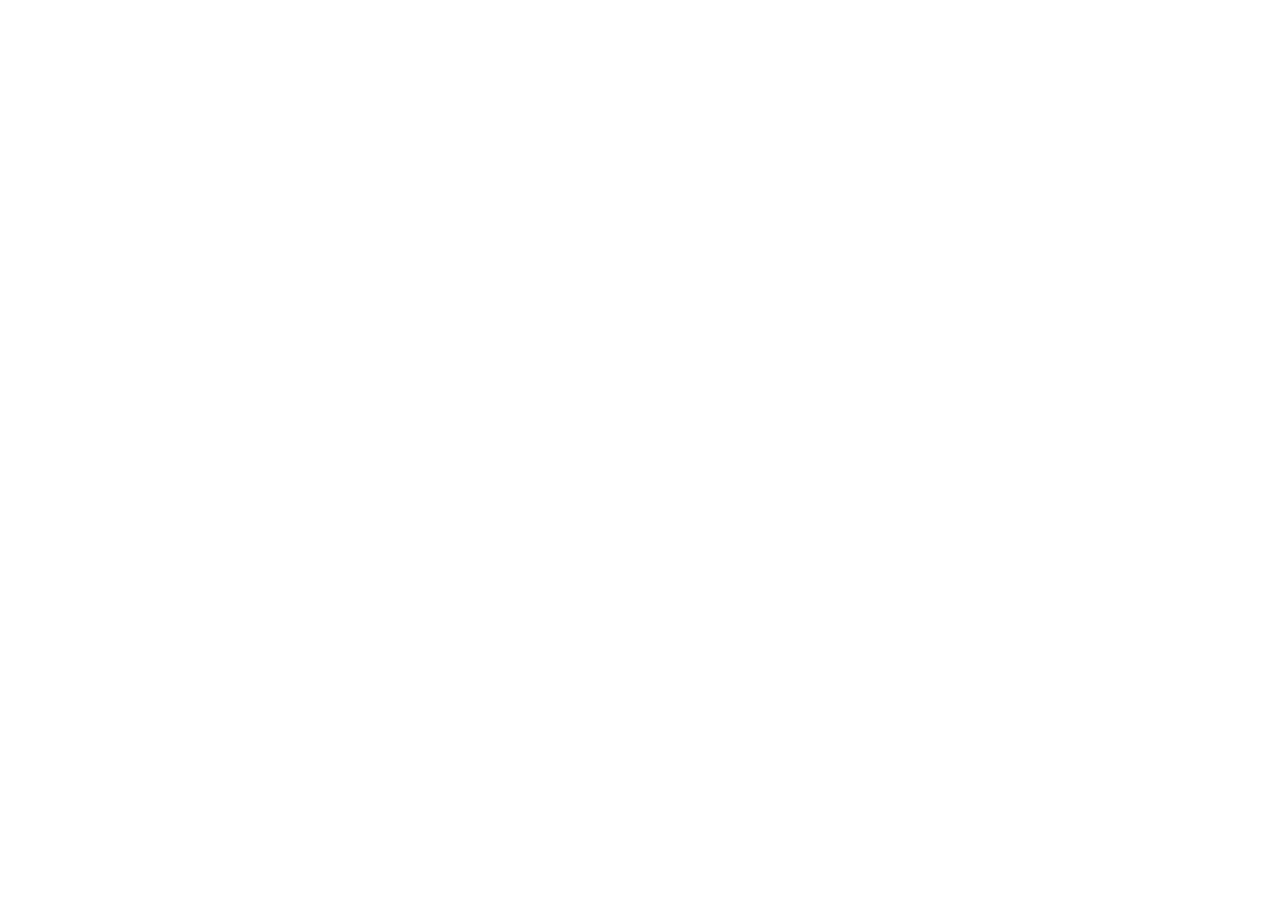
==== commit 58304ff1: "Redirect to the shared app privacy policy" ====
--- a/privacy.html
+++ b/privacy.html
@@ -1,6 +1,13 @@
 <!doctype html>
 <html lang="ja" data-language="ja">
 <head>
+  <script>
+    const query = new URLSearchParams(location.search);
+    if (query.get("lang") === "zh-hk") query.set("lang", "zh-tw");
+    const search = query.toString();
+    location.replace("https://oshilovepocket.com/privacy" + (search ? "?" + search : "") + location.hash);
+  </script>
+  <link rel="canonical" href="https://oshilovepocket.com/privacy">
   <meta charset="utf-8"><meta name="viewport" content="width=device-width, initial-scale=1, viewport-fit=cover"><meta name="theme-color" content="#fff8fb">
   <title data-page-title-ja="プライバシーポリシー | Oshi Pocket" data-page-title-zh-hk="私隱政策 | Oshi Pocket" data-page-title-en="Privacy Policy | Oshi Pocket">プライバシーポリシー | Oshi Pocket</title>
   <link rel="stylesheet" href="styles.css"><script defer src="site.js"></script>
@@ -8,6 +15,7 @@
 <body>
   <header class="site-header"><nav class="nav" aria-label="Primary navigation"><a class="brand" href="index.html"><img class="brand-logo" src="app-icon.png" alt=""> Oshi Pocket</a><div class="nav-actions"><a class="nav-link" href="support.html"><span data-lang="ja">サポート</span><span data-lang="zh-hk">支援</span><span data-lang="en">Support</span></a><select class="lang-select" data-language-select aria-label="Language"><option value="ja">日本語</option><option value="zh-hk">繁體中文</option><option value="en">English</option></select></div></nav></header>
   <main class="document">
+    <p><a href="https://oshilovepocket.com/privacy">プライバシーポリシー · 私隱政策 · Privacy Policy</a></p>
     <div data-lang="ja">
       <header class="document-header"><p class="eyebrow">Oshi Pocket</p><h1>プライバシーポリシー</h1><p class="updated">制定日：2026年9月9日　最終更新：2026年9月27日</p></header>
       <section><h2>1. はじめに</h2><p>Oshi Pocket（以下「本アプリ」）は、推し活の現場と支出を記録・集計するアプリです。本ポリシーは、本アプリが取り扱う情報とその保護方法を説明します。</p></section>
